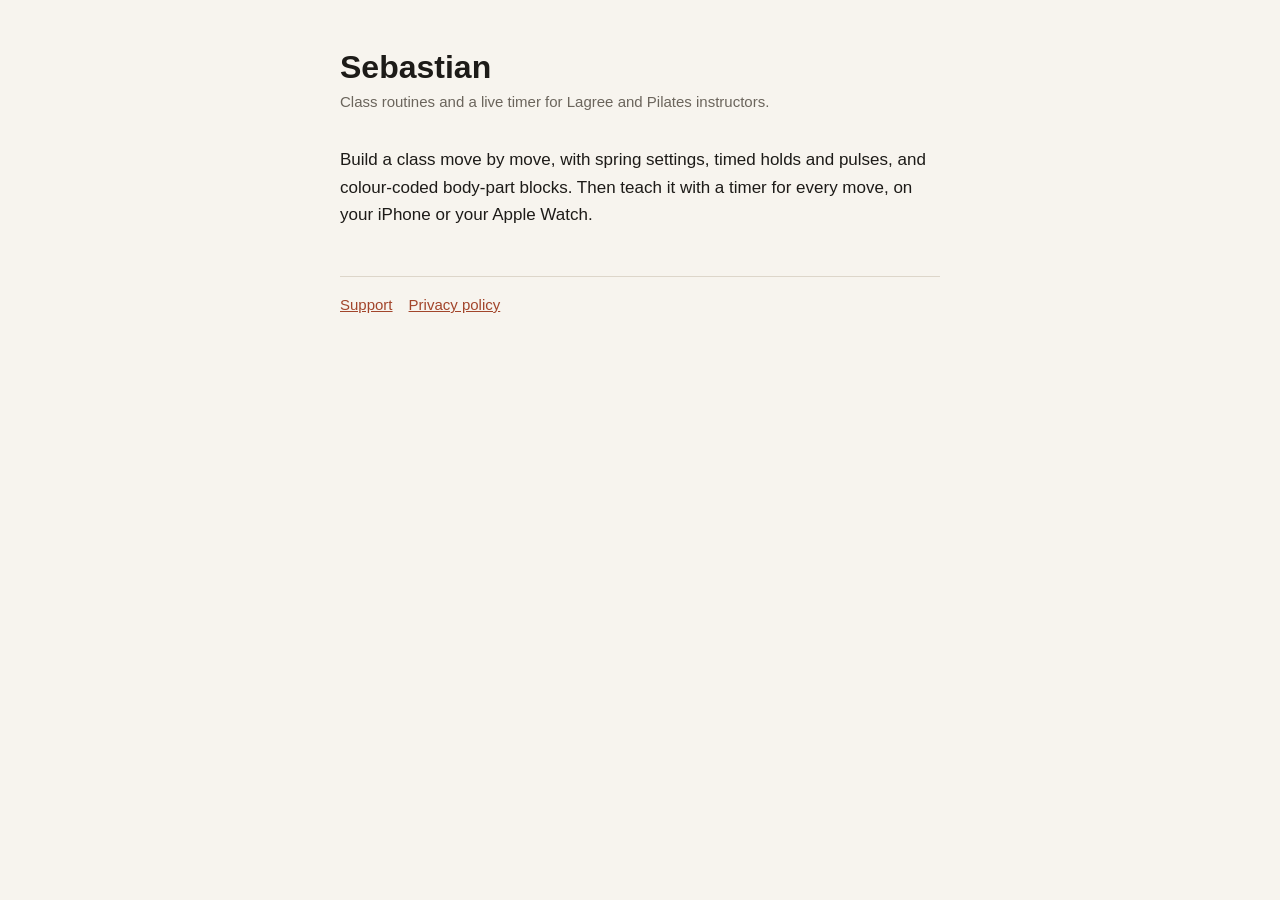
==== index.html @ 534c2f9a "Add Sebastian home, privacy policy and support pages Co-Authored-By: Claude Opus 5.5 <noreply@anthro" ====
<!doctype html>
<html lang="en"><head><meta charset="utf-8"><meta name="viewport" content="width=device-width, initial-scale=1">
<title>Sebastian</title><link rel="stylesheet" href="style.css"></head>
<body><main>
<h1>Sebastian</h1>
<p class="meta">Class routines and a live timer for Lagree and Pilates instructors.</p>
<p>Build a class move by move, with spring settings, timed holds and pulses, and colour-coded body-part blocks. Then teach it with a timer for every move, on your iPhone or your Apple Watch.</p>
<nav><a href="support/">Support</a><a href="privacy/">Privacy policy</a></nav>
</main></body></html>
---- style.css ----
:root { --bg: #f7f4ee; --ink: #1d1b18; --muted: #6b655c; --rule: #ddd6ca; --link: #a2452b; }
@media (prefers-color-scheme: dark) {
  :root { --bg: #1a1816; --ink: #f1ece4; --muted: #a59d91; --rule: #36322d; --link: #e58a6c; }
}
* { box-sizing: border-box; }
body { margin: 0; background: var(--bg); color: var(--ink);
  font: 17px/1.6 -apple-system, BlinkMacSystemFont, "Helvetica Neue", sans-serif; }
main { max-width: 640px; margin: 0 auto; padding: 48px 20px 64px; }
h1 { font-size: 32px; line-height: 1.2; margin: 0 0 4px; }
h2 { font-size: 19px; margin: 36px 0 8px; }
p, li { margin: 0 0 12px; }
.meta { color: var(--muted); font-size: 15px; margin-bottom: 32px; }
a { color: var(--link); }
nav { border-top: 1px solid var(--rule); margin-top: 48px; padding-top: 16px; font-size: 15px; color: var(--muted); }
nav a { margin-right: 16px; }
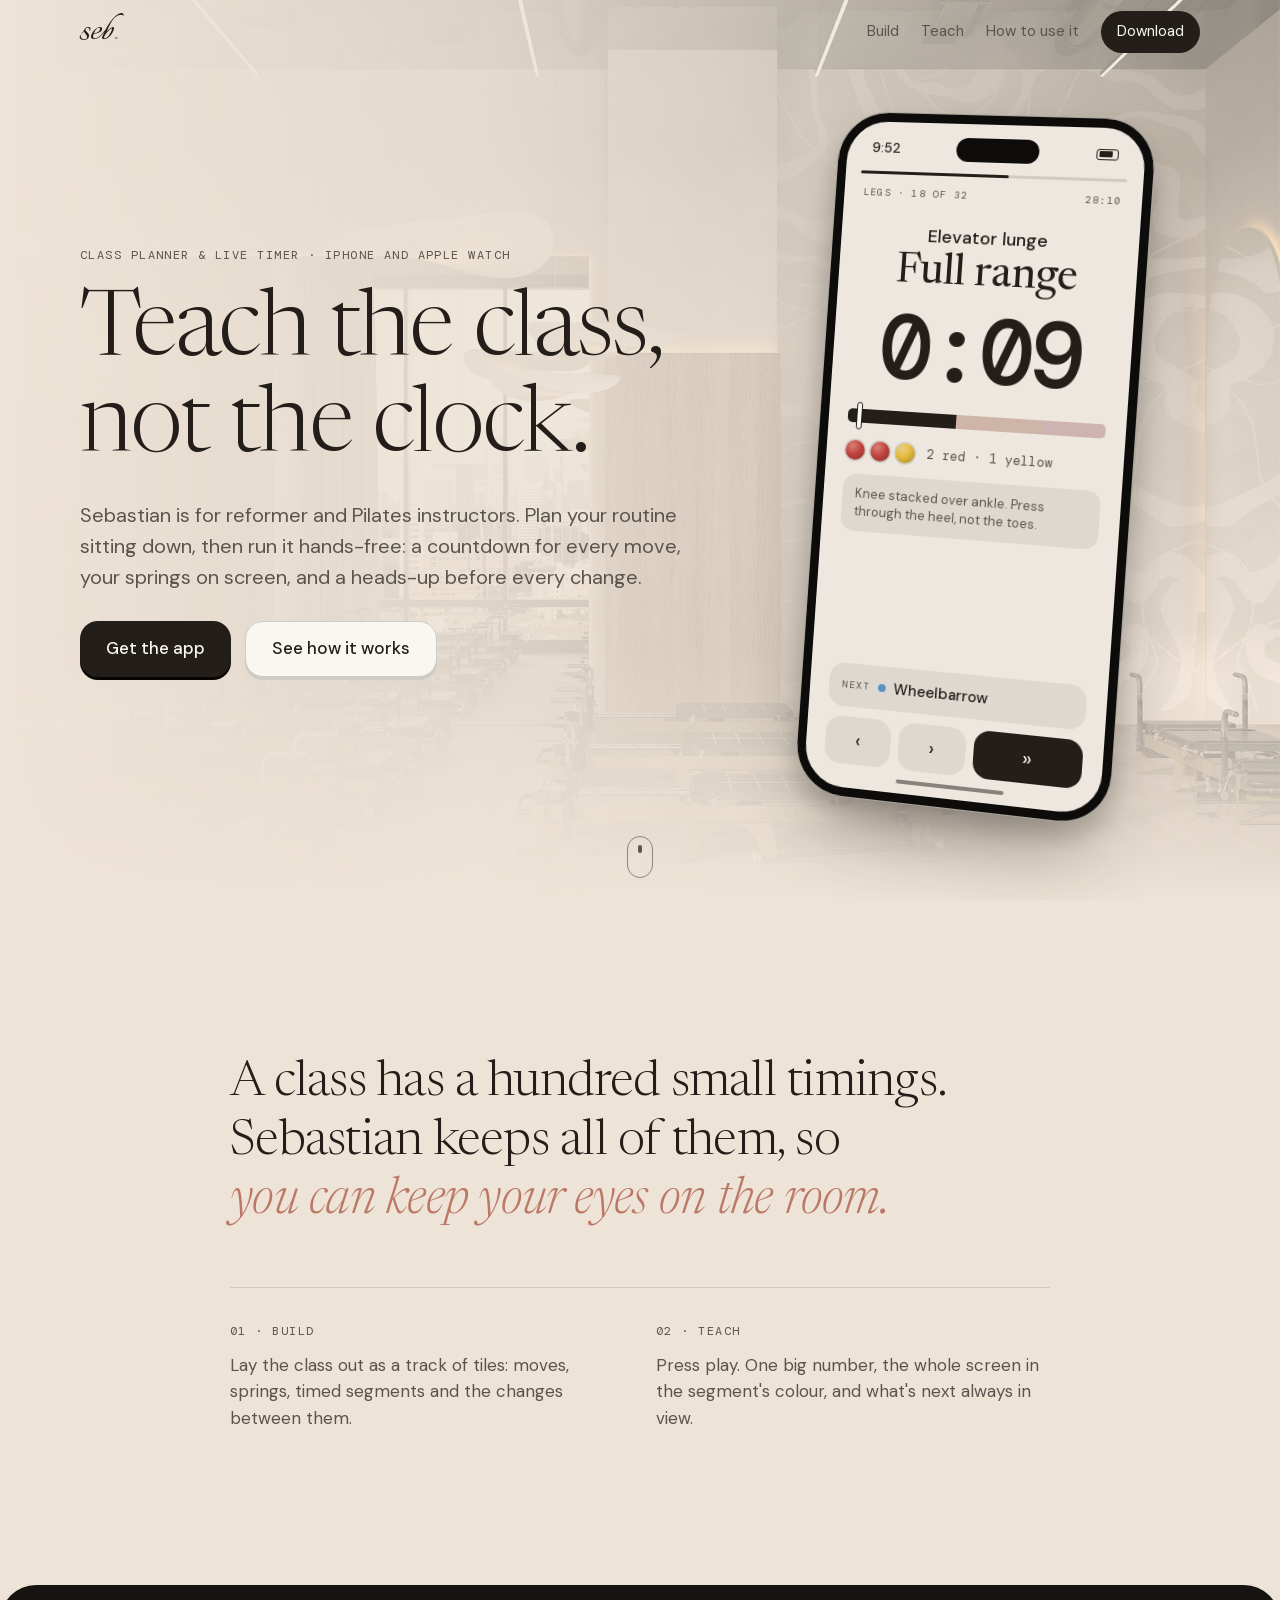
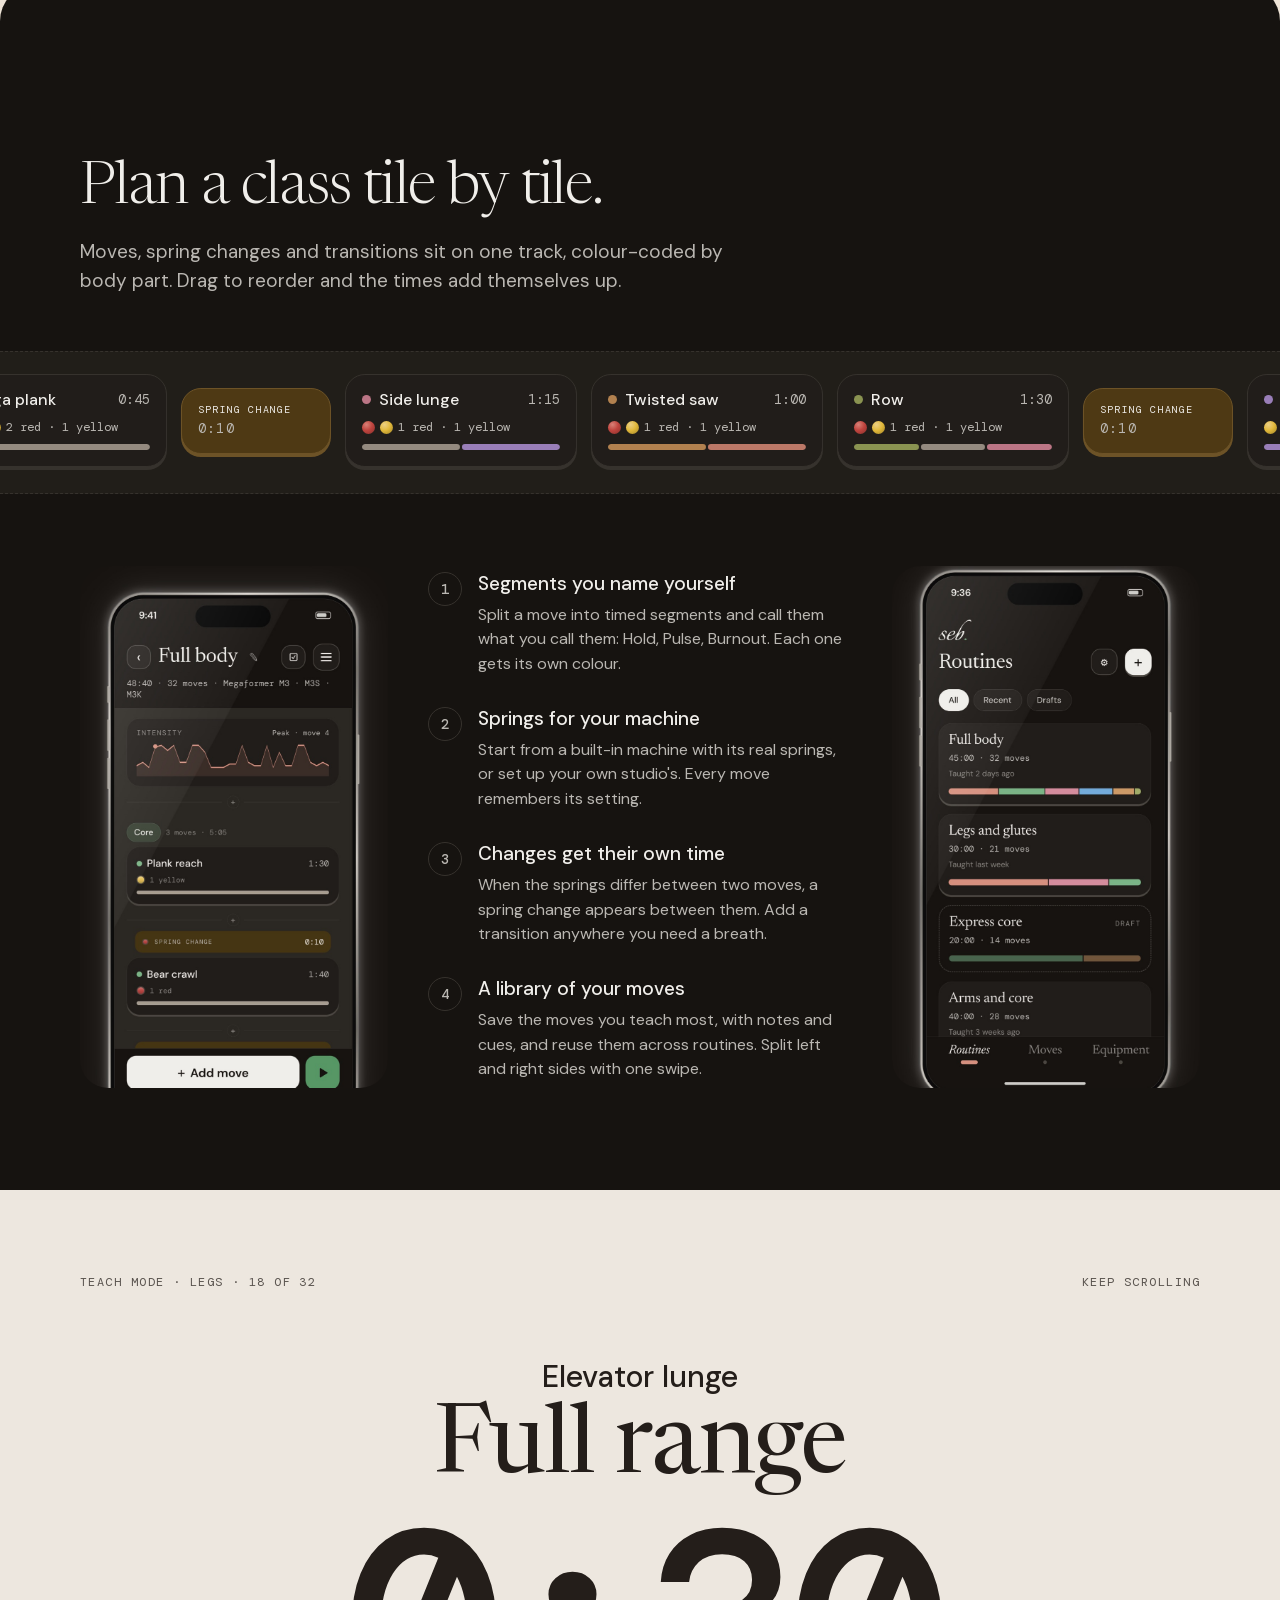
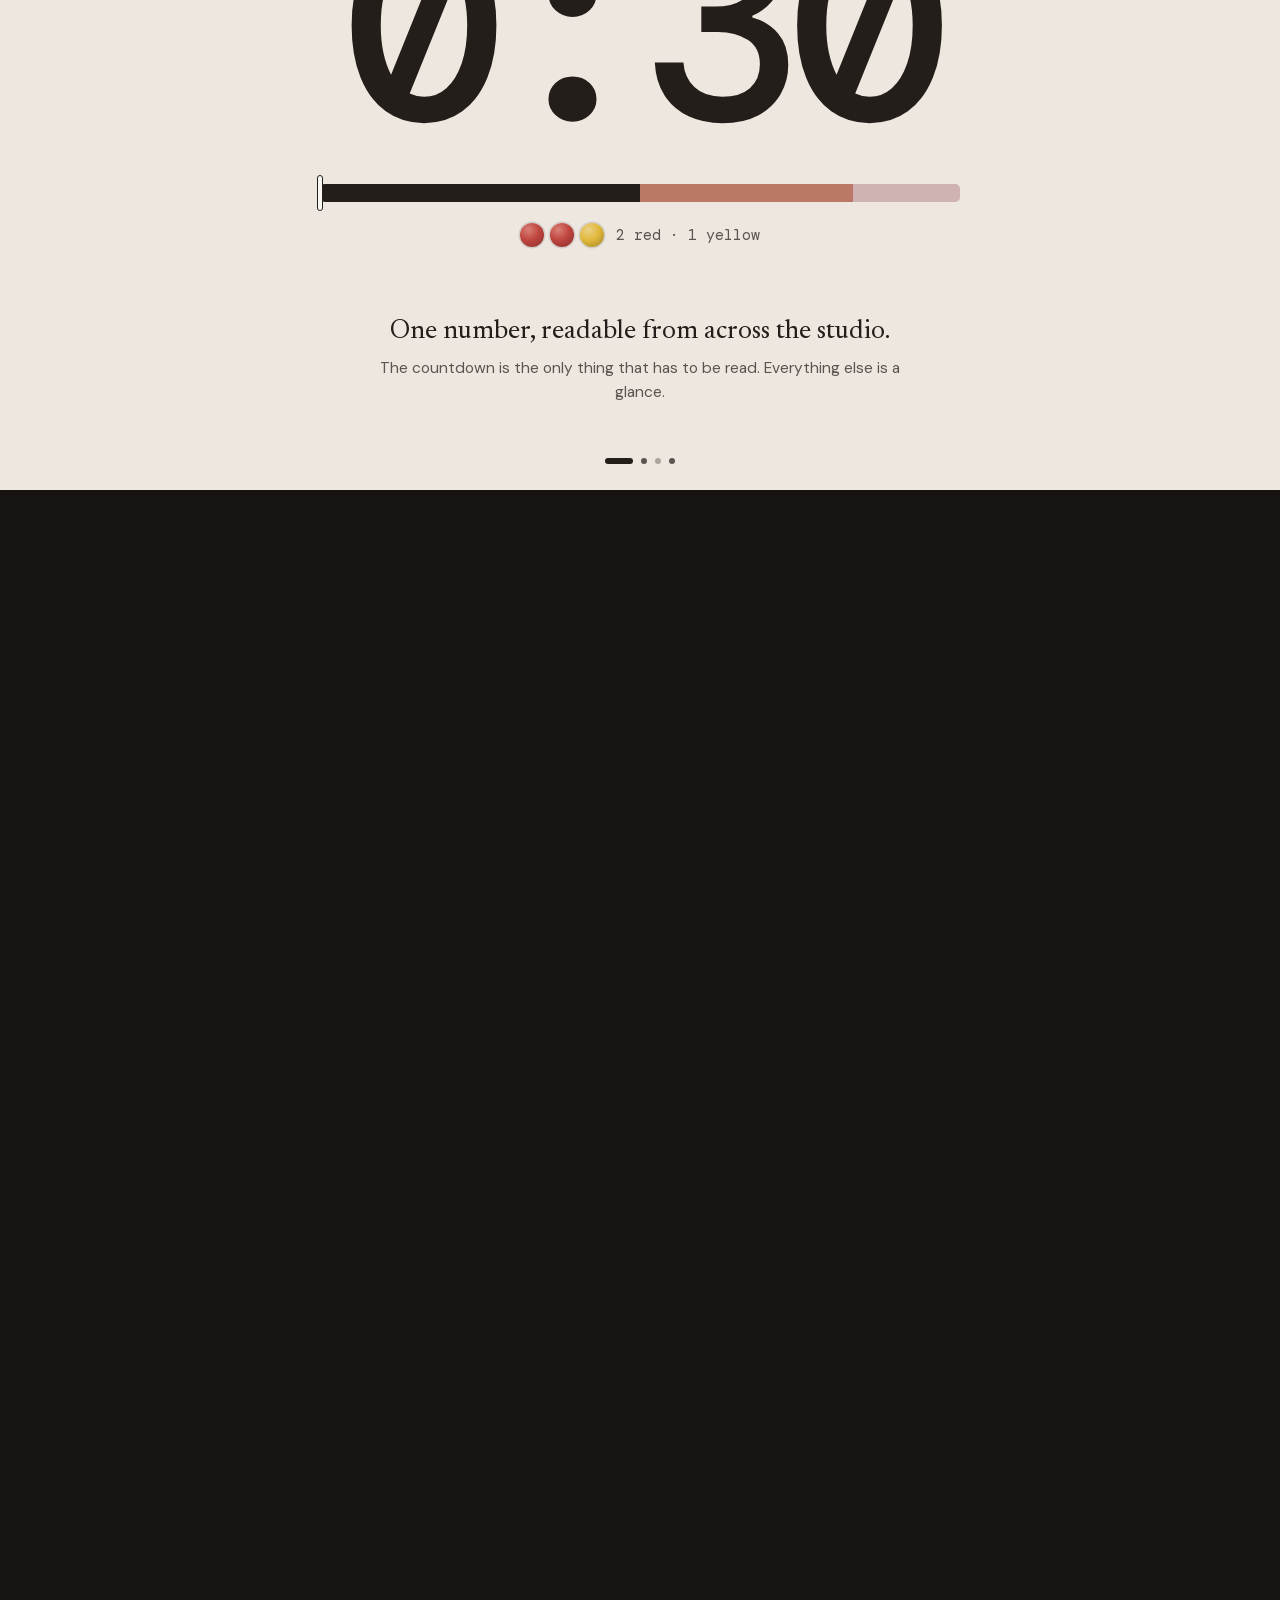
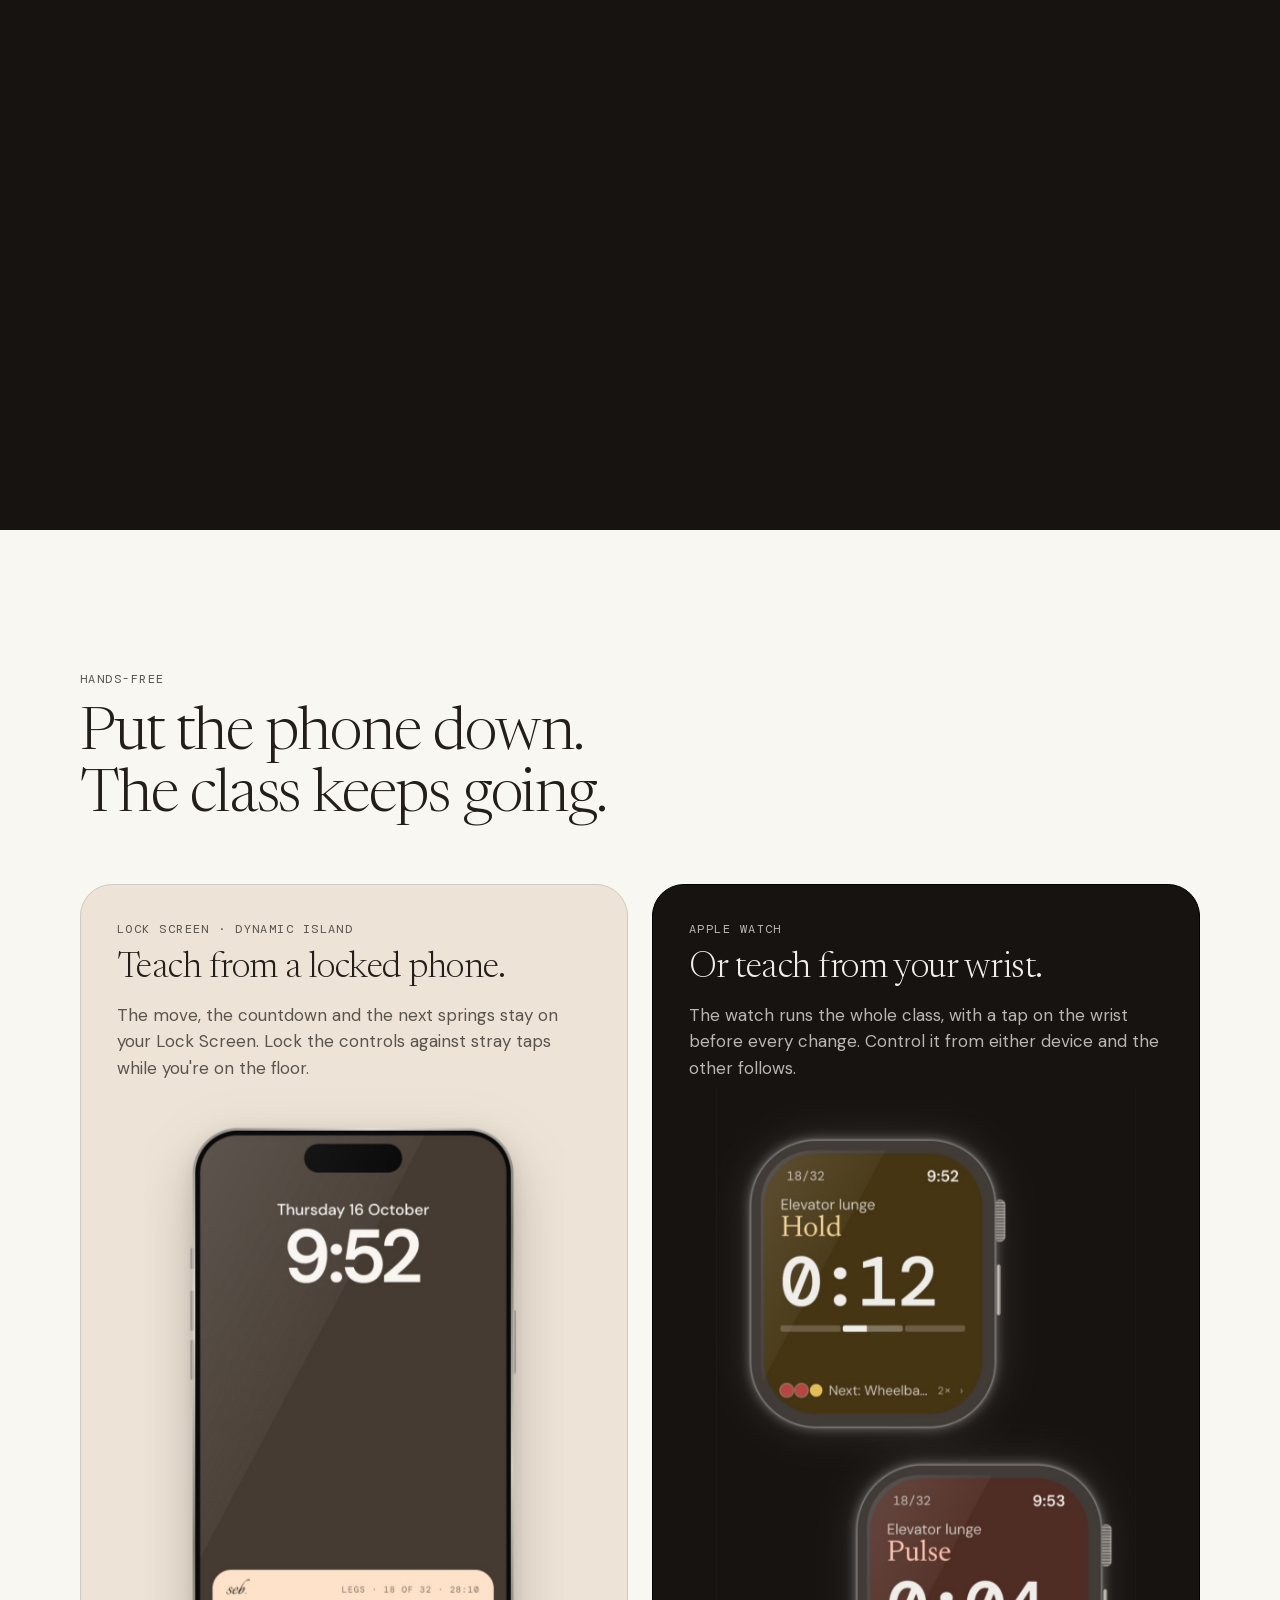
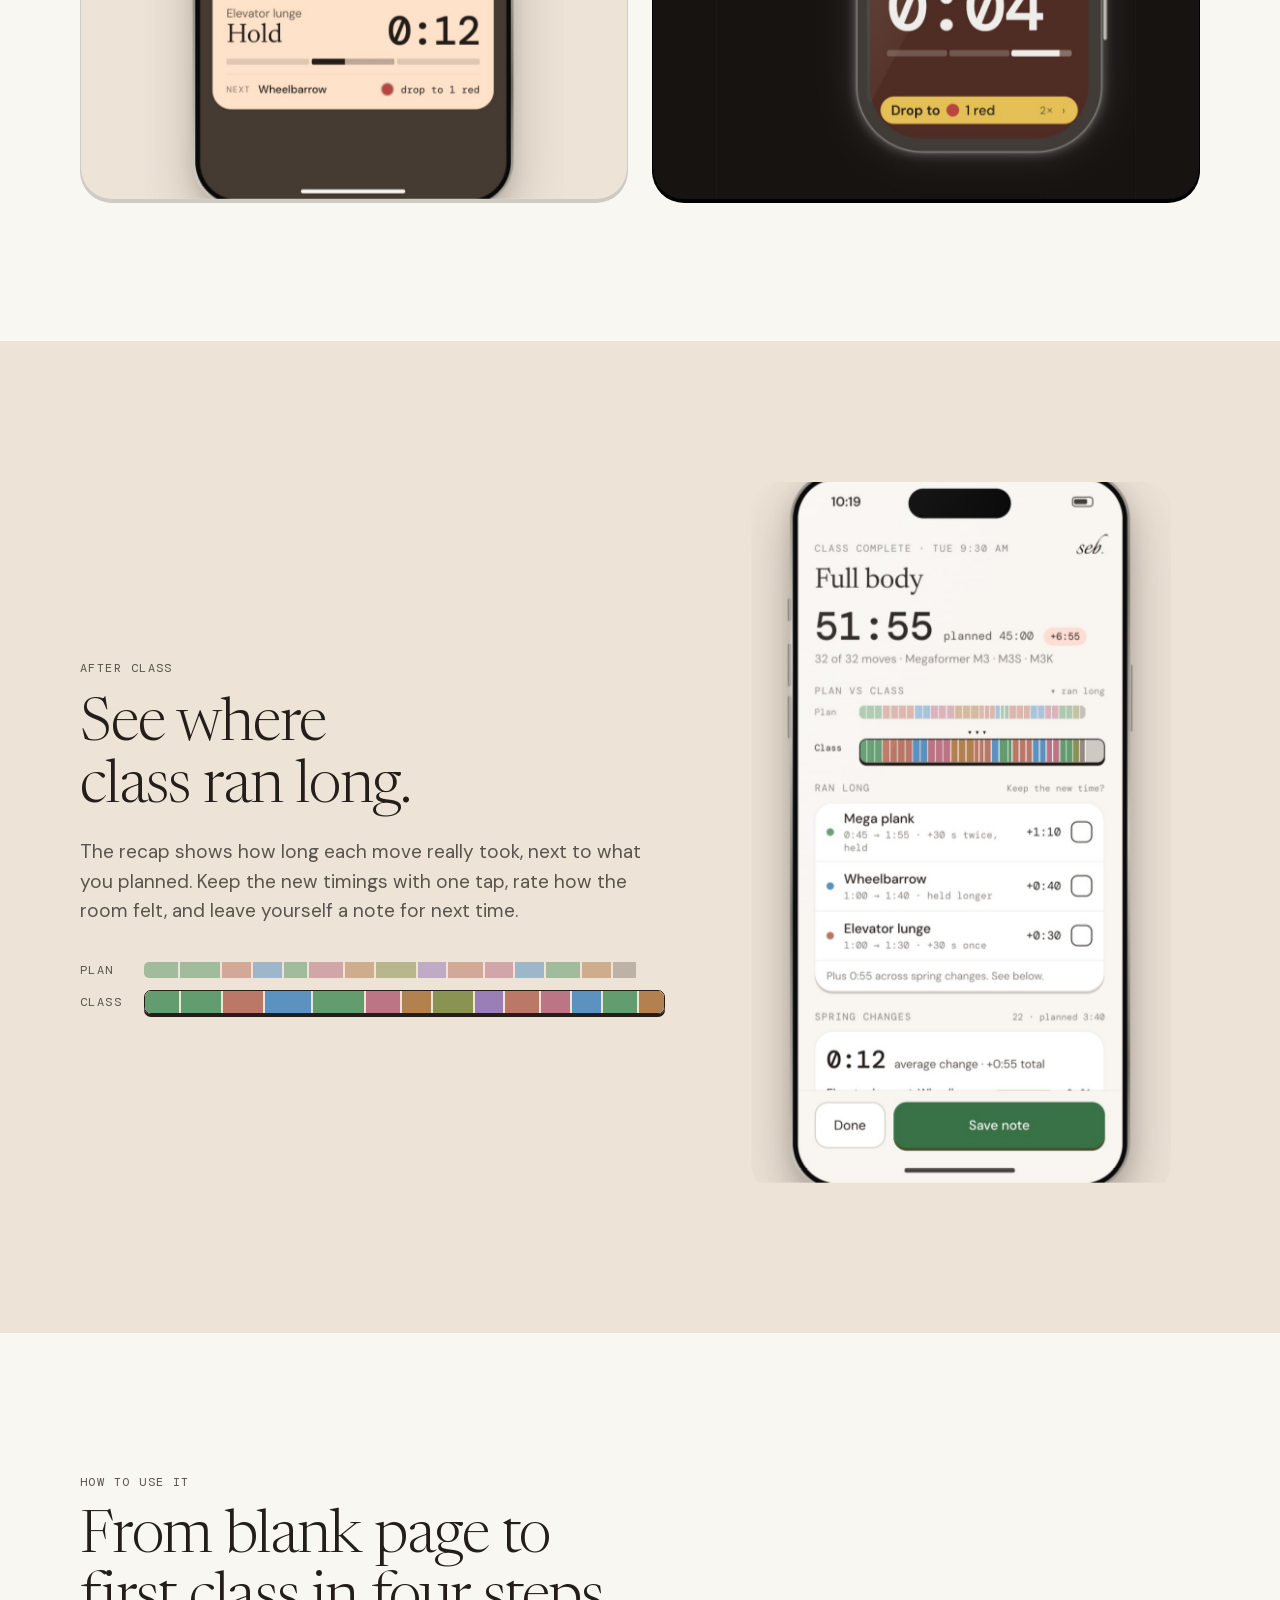
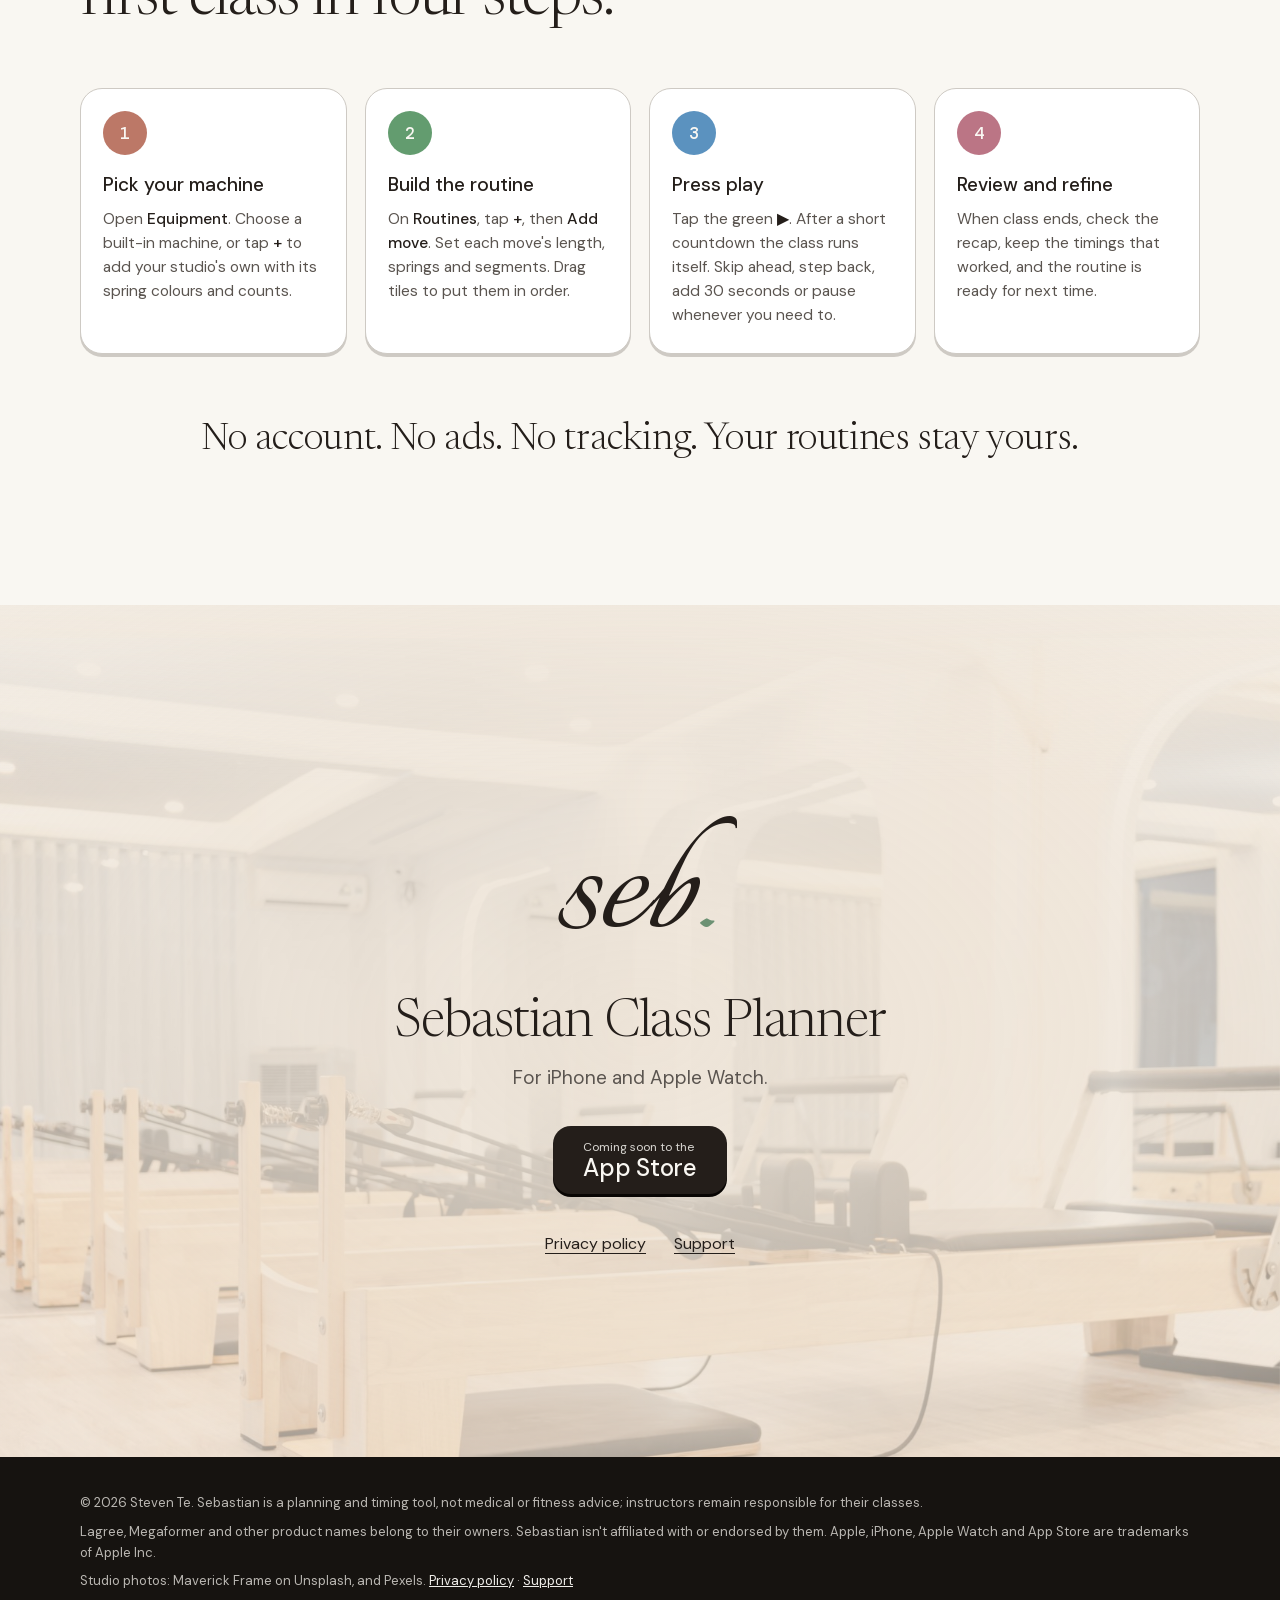
==== commit 9a127710: "Replace the home page with a scrolling tour of the app What the app is and how to use it: a live tea" ====
--- a/index.html
+++ b/index.html
@@ -1,9 +1,217 @@
 <!doctype html>
-<html lang="en"><head><meta charset="utf-8"><meta name="viewport" content="width=device-width, initial-scale=1">
-<title>Sebastian</title><link rel="stylesheet" href="style.css"></head>
-<body><main>
-<h1>Sebastian</h1>
-<p class="meta">Class routines and a live timer for Lagree and Pilates instructors.</p>
-<p>Build a class move by move, with spring settings, timed holds and pulses, and colour-coded body-part blocks. Then teach it with a timer for every move, on your iPhone or your Apple Watch.</p>
-<nav><a href="support/">Support</a><a href="privacy/">Privacy policy</a></nav>
-</main></body></html>
+<html lang="en">
+<head>
+<meta charset="utf-8">
+<meta name="viewport" content="width=device-width, initial-scale=1, viewport-fit=cover">
+<title>Sebastian Class Planner — plan your class, then teach it hands-free</title>
+<meta name="description" content="Sebastian is a class planner and live timer for reformer and Pilates instructors. Build a routine move by move, then run it from your iPhone or Apple Watch while you teach.">
+<meta name="theme-color" content="#ede3d6">
+<meta property="og:title" content="Sebastian Class Planner">
+<meta property="og:description" content="Teach the class, not the clock. A class planner and live timer for iPhone and Apple Watch.">
+<meta property="og:type" content="website">
+<link rel="icon" type="image/png" href="assets/icon-180.png">
+<link rel="apple-touch-icon" href="assets/icon-180.png">
+<link rel="preload" href="assets/fonts/Newsreader-normal-300_500.woff2" as="font" type="font/woff2" crossorigin>
+<link rel="stylesheet" href="assets/fonts.css">
+<link rel="stylesheet" href="home.css">
+</head>
+<body>
+
+<header class="top" id="top">
+  <a class="wordmark" href="#hero" aria-label="Sebastian, back to top">seb<i>.</i></a>
+  <nav>
+    <a href="#build">Build</a>
+    <a href="#teach">Teach</a>
+    <a href="#how">How to use it</a>
+    <a class="pill" href="#download">Download</a>
+  </nav>
+</header>
+
+<main>
+
+<!-- ============ HERO ============ -->
+<section class="hero" id="hero">
+  <div class="hero-photo" aria-hidden="true"></div>
+  <div class="hero-wash" aria-hidden="true"></div>
+  <div class="wrap hero-grid">
+    <div class="hero-copy">
+      <p class="meta rise" style="--d:0">Class planner &amp; live timer · iPhone and Apple Watch</p>
+      <h1 class="rise" style="--d:1">Teach the class,<br>not the clock.</h1>
+      <p class="lede rise" style="--d:2">Sebastian is for reformer and Pilates instructors. Plan your routine sitting down, then run it hands-free: a countdown for every move, your springs on screen, and a heads-up before every change.</p>
+      <div class="cta-row rise" style="--d:3">
+        <a class="btn ink" href="#download">Get the app</a>
+        <a class="btn ghost" href="#build">See how it works</a>
+      </div>
+    </div>
+
+    <!-- A live teach screen: it really counts down. -->
+    <div class="phone-stage rise" style="--d:2">
+      <div class="phone" id="heroPhone" data-tone="stone" role="img" aria-label="The app's teach screen, counting down a move">
+        <div class="ph-status"><span>9:52</span><span class="ph-island"></span><span class="ph-batt"></span></div>
+        <div class="ph-progress"><i id="hpProgress"></i></div>
+        <div class="ph-meta"><span id="hpCat">Legs · 18 of 32</span><span id="hpLeft">28:10</span></div>
+        <div class="ph-move" id="hpMove">Elevator lunge</div>
+        <div class="ph-seg" id="hpSeg">Full range</div>
+        <div class="ph-count" id="hpCount">0:09</div>
+        <div class="ph-strip" id="hpStrip"><span class="playhead" id="hpPlayhead"></span></div>
+        <div class="ph-springs" id="hpSprings"></div>
+        <div class="ph-note" id="hpNote">Knee stacked over ankle. Press through the heel, not the toes.</div>
+        <div class="ph-next"><span class="ml">Next</span><span class="dot" id="hpNextDot"></span><span id="hpNext">Wheelbarrow</span></div>
+        <div class="ph-controls"><span>‹</span><span>›</span><span class="wide">»</span></div>
+        <div class="ph-home"></div>
+      </div>
+    </div>
+  </div>
+  <a class="scroll-cue" href="#intro" aria-label="Scroll down"><span></span></a>
+</section>
+
+<!-- ============ INTRO ============ -->
+<section class="intro" id="intro">
+  <div class="wrap narrow">
+    <p class="big reveal">A class has a hundred small timings. Sebastian keeps all of them, so <em>you can keep your eyes on the room.</em></p>
+    <div class="pair">
+      <div class="reveal"><span class="meta">01 · Build</span><p>Lay the class out as a track of tiles: moves, springs, timed segments and the changes between them.</p></div>
+      <div class="reveal" style="--d:1"><span class="meta">02 · Teach</span><p>Press play. One big number, the whole screen in the segment's colour, and what's next always in view.</p></div>
+    </div>
+  </div>
+</section>
+
+<!-- ============ BUILD ============ -->
+<section class="build dark" id="build">
+  <div class="wrap">
+    <div class="sec-head">
+      <span class="meta reveal">Build mode</span>
+      <h2 class="reveal" style="--d:1">Plan a class tile by tile.</h2>
+      <p class="reveal" style="--d:2">Moves, spring changes and transitions sit on one track, colour-coded by body part. Drag to reorder and the times add themselves up.</p>
+    </div>
+  </div>
+
+  <!-- A track of tiles that slides as you scroll. -->
+  <div class="track-window" aria-hidden="true"><div class="track" id="track"></div></div>
+
+  <div class="wrap build-grid">
+    <figure class="shot dark-shot reveal" data-parallax="0.06">
+      <img src="assets/shot-build.jpg" alt="A routine's timeline: an intensity chart, then move tiles with spring settings and a spring change between them." loading="lazy">
+    </figure>
+    <ul class="features">
+      <li class="reveal"><span class="num">1</span><div><h3>Segments you name yourself</h3><p>Split a move into timed segments and call them what you call them: Hold, Pulse, Burnout. Each one gets its own colour.</p></div></li>
+      <li class="reveal"><span class="num">2</span><div><h3>Springs for your machine</h3><p>Start from a built-in machine with its real springs, or set up your own studio's. Every move remembers its setting.</p></div></li>
+      <li class="reveal"><span class="num">3</span><div><h3>Changes get their own time</h3><p>When the springs differ between two moves, a spring change appears between them. Add a transition anywhere you need a breath.</p></div></li>
+      <li class="reveal"><span class="num">4</span><div><h3>A library of your moves</h3><p>Save the moves you teach most, with notes and cues, and reuse them across routines. Split left and right sides with one swipe.</p></div></li>
+    </ul>
+    <figure class="shot dark-shot reveal" data-parallax="-0.05">
+      <img src="assets/shot-routines.jpg" alt="The Routines list. Each routine card has a bar showing its mix of body parts." loading="lazy">
+    </figure>
+  </div>
+</section>
+
+<!-- ============ TEACH (scroll-driven) ============ -->
+<section class="teach" id="teach" aria-label="Teach mode">
+  <div class="teach-stage" id="teachStage" data-tone="stone">
+    <div class="teach-top">
+      <span class="meta" id="tsMeta">Teach mode · Legs · 18 of 32</span>
+      <span class="meta" id="tsHint">Keep scrolling</span>
+    </div>
+    <div class="teach-center">
+      <div class="ts-move" id="tsMove">Elevator lunge</div>
+      <div class="ts-seg" id="tsSeg">Full range</div>
+      <div class="ts-count" id="tsCount">0:30</div>
+      <div class="ts-strip" id="tsStrip"><span class="playhead" id="tsPlayhead"></span></div>
+      <div class="ts-springs" id="tsSprings"></div>
+    </div>
+    <div class="teach-captions" id="tsCaptions">
+      <div class="cap on"><h3>One number, readable from across the studio.</h3><p>The countdown is the only thing that has to be read. Everything else is a glance.</p></div>
+      <div class="cap"><h3>The whole screen takes the segment's colour.</h3><p>Hold turns the room clay. You know where you are without reading a word.</p></div>
+      <div class="cap"><h3>Tones and taps on the last 3, 2, 1.</h3><p>Short cues mark each change. They play over your music without stopping it.</p></div>
+      <div class="cap"><h3>Spring changes are never skipped.</h3><p>The class waits at the boundary and shows the new setting until the springs are set.</p></div>
+    </div>
+    <div class="teach-dots" id="tsDots" aria-hidden="true"><i class="on"></i><i></i><i></i><i></i></div>
+  </div>
+</section>
+
+<!-- ============ EVERYWHERE ============ -->
+<section class="everywhere" id="everywhere">
+  <div class="wrap">
+    <div class="sec-head">
+      <span class="meta reveal">Hands-free</span>
+      <h2 class="reveal" style="--d:1">Put the phone down. The class keeps going.</h2>
+    </div>
+    <div class="duo">
+      <article class="card light-card reveal">
+        <div class="card-copy"><span class="meta">Lock Screen · Dynamic Island</span><h3>Teach from a locked phone.</h3><p>The move, the countdown and the next springs stay on your Lock Screen. Lock the controls against stray taps while you're on the floor.</p></div>
+        <figure class="shot"><img src="assets/shot-lock-screen.jpg" alt="An iPhone Lock Screen showing the current move, its countdown and the next spring setting." loading="lazy"></figure>
+      </article>
+      <article class="card dark-card reveal" style="--d:1">
+        <div class="card-copy"><span class="meta">Apple Watch</span><h3>Or teach from your wrist.</h3><p>The watch runs the whole class, with a tap on the wrist before every change. Control it from either device and the other follows.</p></div>
+        <figure class="shot"><img src="assets/shot-apple-watch.jpg" alt="Two Apple Watch screens showing a segment, its countdown and the next spring change." loading="lazy"></figure>
+      </article>
+    </div>
+  </div>
+</section>
+
+<!-- ============ RECAP ============ -->
+<section class="recap" id="recap">
+  <div class="wrap recap-grid">
+    <div class="recap-copy">
+      <span class="meta reveal">After class</span>
+      <h2 class="reveal" style="--d:1">See where class ran long.</h2>
+      <p class="reveal" style="--d:2">The recap shows how long each move really took, next to what you planned. Keep the new timings with one tap, rate how the room felt, and leave yourself a note for next time.</p>
+      <div class="bars reveal" style="--d:3" aria-hidden="true">
+        <div class="bar-row"><span class="meta">Plan</span><div class="bar" id="barPlan"></div></div>
+        <div class="bar-row"><span class="meta">Class</span><div class="bar strong" id="barClass"></div></div>
+      </div>
+    </div>
+    <figure class="shot reveal" data-parallax="0.05"><img src="assets/shot-recap.jpg" alt="The class recap: total time against the plan, and the moves that ran long." loading="lazy"></figure>
+  </div>
+</section>
+
+<!-- ============ HOW TO USE ============ -->
+<section class="how" id="how">
+  <div class="wrap">
+    <div class="sec-head">
+      <span class="meta reveal">How to use it</span>
+      <h2 class="reveal" style="--d:1">From blank page to first class in four steps.</h2>
+    </div>
+    <ol class="steps">
+      <li class="step reveal"><span class="step-n">1</span><h3>Pick your machine</h3><p>Open <b>Equipment</b>. Choose a built-in machine, or tap <b>+</b> to add your studio's own with its spring colours and counts.</p></li>
+      <li class="step reveal" style="--d:1"><span class="step-n">2</span><h3>Build the routine</h3><p>On <b>Routines</b>, tap <b>+</b>, then <b>Add move</b>. Set each move's length, springs and segments. Drag tiles to put them in order.</p></li>
+      <li class="step reveal" style="--d:2"><span class="step-n">3</span><h3>Press play</h3><p>Tap the green <b>▶</b>. After a short countdown the class runs itself. Skip ahead, step back, add 30 seconds or pause whenever you need to.</p></li>
+      <li class="step reveal" style="--d:3"><span class="step-n">4</span><h3>Review and refine</h3><p>When class ends, check the recap, keep the timings that worked, and the routine is ready for next time.</p></li>
+    </ol>
+    <p class="promise reveal">No account. No ads. No tracking. Your routines stay yours.</p>
+  </div>
+</section>
+
+<!-- ============ DOWNLOAD ============ -->
+<section class="download" id="download">
+  <div class="dl-photo" aria-hidden="true"></div>
+  <div class="dl-wash" aria-hidden="true"></div>
+  <div class="wrap dl-inner">
+    <span class="wordmark xl reveal">seb<i>.</i></span>
+    <h2 class="reveal" style="--d:1">Sebastian Class Planner</h2>
+    <p class="reveal" style="--d:2">For iPhone and Apple Watch.</p>
+    <!-- The App Store link is set once, in home.js (APP_STORE_URL). -->
+    <a class="btn store reveal" style="--d:3" id="storeButton" href="#download" aria-disabled="true">
+      <span class="store-small" id="storeSmall">Coming soon to the</span>
+      <span class="store-big">App Store</span>
+    </a>
+    <nav class="dl-links reveal" style="--d:4" aria-label="Privacy and support">
+      <a href="privacy/">Privacy policy</a>
+      <a href="support/">Support</a>
+    </nav>
+  </div>
+</section>
+
+</main>
+
+<footer class="foot">
+  <div class="wrap">
+    <p>© 2026 Steven Te. Sebastian is a planning and timing tool, not medical or fitness advice; instructors remain responsible for their classes.</p>
+    <p>Lagree, Megaformer and other product names belong to their owners. Sebastian isn't affiliated with or endorsed by them. Apple, iPhone, Apple Watch and App Store are trademarks of Apple Inc.</p>
+    <p>Studio photos: Maverick Frame on Unsplash, and Pexels. <a href="privacy/">Privacy policy</a> · <a href="support/">Support</a></p>
+  </div>
+</footer>
+
+<script src="home.js" defer></script>
+</body>
+</html>
--- a/assets/fonts.css
+++ b/assets/fonts.css
@@ -0,0 +1,56 @@
+@font-face {
+  font-family: 'DM Mono';
+  font-style: normal;
+  font-weight: 400;
+  font-display: swap;
+  src: url(fonts/DMMono-normal-400.woff2) format('woff2');
+  unicode-range: U+0000-00FF, U+0131, U+0152-0153, U+02BB-02BC, U+02C6, U+02DA, U+02DC, U+0304, U+0308, U+0329, U+2000-206F, U+20AC, U+2122, U+2191, U+2193, U+2212, U+2215, U+FEFF, U+FFFD;
+}
+@font-face {
+  font-family: 'DM Mono';
+  font-style: normal;
+  font-weight: 500;
+  font-display: swap;
+  src: url(fonts/DMMono-normal-500.woff2) format('woff2');
+  unicode-range: U+0000-00FF, U+0131, U+0152-0153, U+02BB-02BC, U+02C6, U+02DA, U+02DC, U+0304, U+0308, U+0329, U+2000-206F, U+20AC, U+2122, U+2191, U+2193, U+2212, U+2215, U+FEFF, U+FFFD;
+}
+@font-face {
+  font-family: 'DM Sans';
+  font-style: normal;
+  font-weight: 400;
+  font-display: swap;
+  src: url(fonts/DMSans-normal-400.woff2) format('woff2');
+  unicode-range: U+0000-00FF, U+0131, U+0152-0153, U+02BB-02BC, U+02C6, U+02DA, U+02DC, U+0304, U+0308, U+0329, U+2000-206F, U+20AC, U+2122, U+2191, U+2193, U+2212, U+2215, U+FEFF, U+FFFD;
+}
+@font-face {
+  font-family: 'DM Sans';
+  font-style: normal;
+  font-weight: 500;
+  font-display: swap;
+  src: url(fonts/DMSans-normal-500.woff2) format('woff2');
+  unicode-range: U+0000-00FF, U+0131, U+0152-0153, U+02BB-02BC, U+02C6, U+02DA, U+02DC, U+0304, U+0308, U+0329, U+2000-206F, U+20AC, U+2122, U+2191, U+2193, U+2212, U+2215, U+FEFF, U+FFFD;
+}
+@font-face {
+  font-family: 'Italianno';
+  font-style: normal;
+  font-weight: 400;
+  font-display: swap;
+  src: url(fonts/Italianno-normal-400.woff2) format('woff2');
+  unicode-range: U+0000-00FF, U+0131, U+0152-0153, U+02BB-02BC, U+02C6, U+02DA, U+02DC, U+0304, U+0308, U+0329, U+2000-206F, U+20AC, U+2122, U+2191, U+2193, U+2212, U+2215, U+FEFF, U+FFFD;
+}
+@font-face {
+  font-family: 'Newsreader';
+  font-style: italic;
+  font-weight: 300 500;
+  font-display: swap;
+  src: url(fonts/Newsreader-italic-300_500.woff2) format('woff2');
+  unicode-range: U+0000-00FF, U+0131, U+0152-0153, U+02BB-02BC, U+02C6, U+02DA, U+02DC, U+0304, U+0308, U+0329, U+2000-206F, U+20AC, U+2122, U+2191, U+2193, U+2212, U+2215, U+FEFF, U+FFFD;
+}
+@font-face {
+  font-family: 'Newsreader';
+  font-style: normal;
+  font-weight: 300 500;
+  font-display: swap;
+  src: url(fonts/Newsreader-normal-300_500.woff2) format('woff2');
+  unicode-range: U+0000-00FF, U+0131, U+0152-0153, U+02BB-02BC, U+02C6, U+02DA, U+02DC, U+0304, U+0308, U+0329, U+2000-206F, U+20AC, U+2122, U+2191, U+2193, U+2212, U+2215, U+FEFF, U+FFFD;
+}
--- a/home.css
+++ b/home.css
@@ -0,0 +1,297 @@
+/* Sebastian home page. Tokens follow the app's DESIGN.md (oklch values). */
+:root {
+  --oat: #ede3d6;                       /* the screenshots' ground, so they blend in */
+  --bg: oklch(0.975 0.006 85);
+  --surface: oklch(1 0 0);
+  --sunk: oklch(0.955 0.008 80);
+  --ink: oklch(0.24 0.012 60);
+  --ink2: oklch(0.45 0.012 60);
+  --ink3: oklch(0.62 0.010 60);
+  --line: oklch(0.90 0.008 75);
+  --line2: oklch(0.84 0.010 75);
+  --espresso: #161310;                  /* the dark screenshots' ground */
+  --d-surface: oklch(0.235 0.009 70);
+  --d-ink: oklch(0.95 0.006 85);
+  --d-ink2: oklch(0.78 0.008 80);
+  --d-line: oklch(0.32 0.010 70);
+  --go: oklch(0.50 0.09 150);
+  --navy: oklch(0.33 0.05 265);
+
+  /* category / segment tones: band fill and teach tint */
+  --clay: oklch(0.64 0.09 35);   --clay-t: oklch(0.93 0.045 35);
+  --sage: oklch(0.64 0.09 150);  --sage-t: oklch(0.93 0.045 150);
+  --denim: oklch(0.64 0.09 245); --denim-t: oklch(0.93 0.045 245);
+  --rose: oklch(0.64 0.09 5);    --rose-t: oklch(0.93 0.045 5);
+  --ochre: oklch(0.64 0.09 65);  --ochre-t: oklch(0.93 0.045 65);
+  --olive: oklch(0.64 0.09 115);
+  --mauve: oklch(0.64 0.09 305);
+  --stone: oklch(0.64 0.02 70);  --stone-t: oklch(0.93 0.012 70);
+  --sp-red: #c0453f; --sp-yellow: #e2b93b;
+
+  --serif: "Newsreader", "New York", Georgia, serif;
+  --sans: "DM Sans", -apple-system, BlinkMacSystemFont, "Helvetica Neue", sans-serif;
+  --mono: "DM Mono", ui-monospace, "SF Mono", Menlo, monospace;
+  --script: "Italianno", cursive;
+  --ease: cubic-bezier(.2,.7,.2,1);
+}
+
+* { box-sizing: border-box; }
+html { scroll-behavior: smooth; -webkit-text-size-adjust: 100%; }
+body { margin: 0; background: var(--oat); color: var(--ink); font: 17px/1.55 var(--sans); -webkit-font-smoothing: antialiased; overflow-x: clip; }
+img { display: block; max-width: 100%; }
+a { color: inherit; }
+h1, h2, h3, p, figure, ol, ul { margin: 0; padding: 0; }
+ol, ul { list-style: none; }
+
+.wrap { width: min(1120px, 100% - 40px); margin-inline: auto; }
+.wrap.narrow { width: min(820px, 100% - 40px); }
+.meta { font: 400 12px/1.4 var(--mono); letter-spacing: .12em; text-transform: uppercase; color: var(--ink2); }
+.dark .meta, .dark-card .meta { color: var(--d-ink2); }
+h1, h2 { font-family: var(--serif); font-weight: 300; letter-spacing: -.02em; line-height: 1.04; text-wrap: balance; }
+h1 { font-size: clamp(44px, 7.4vw, 92px); }
+h2 { font-size: clamp(34px, 5vw, 60px); }
+h3 { font: 500 19px/1.3 var(--sans); }
+
+.wordmark { font: 400 44px/1 var(--script); text-decoration: none; color: var(--ink); }
+.wordmark i { font-style: normal; color: oklch(0.62 0.06 150); }
+.wordmark.xl { font-size: clamp(110px, 18vw, 180px); display: block; }
+
+/* ---------- buttons: the app's 3 pt hard offset ---------- */
+.btn { display: inline-flex; align-items: center; justify-content: center; min-height: 56px; padding: 0 26px; border-radius: 18px; font: 500 17px/1 var(--sans); text-decoration: none; transition: transform .12s var(--ease), box-shadow .12s var(--ease); }
+.btn.ink { background: var(--ink); color: var(--bg); box-shadow: 0 3px 0 oklch(0.12 0.01 60); }
+.btn.ghost { background: var(--bg); color: var(--ink); border: 1.5px solid var(--line2); box-shadow: 0 3px 0 var(--line2); }
+.btn:hover { transform: translateY(-1px); }
+.btn:active { transform: translateY(2px); box-shadow: 0 1px 0 var(--line2); }
+.btn.ink:active { box-shadow: 0 1px 0 oklch(0.12 0.01 60); }
+a:focus-visible { outline: 2px solid var(--ink); outline-offset: 3px; border-radius: 6px; }
+
+/* ---------- header ---------- */
+.top { position: fixed; inset: 0 0 auto 0; z-index: 50; display: flex; align-items: center; justify-content: space-between; padding: 10px max(20px, calc((100% - 1120px) / 2)); transition: background .3s, box-shadow .3s, color .3s; }
+.top.scrolled { background: color-mix(in oklab, var(--oat) 86%, transparent); backdrop-filter: blur(14px); -webkit-backdrop-filter: blur(14px); box-shadow: 0 1px 0 var(--line2); }
+.top nav { display: flex; align-items: center; gap: 22px; font-size: 15px; }
+.top nav a { text-decoration: none; color: var(--ink2); }
+.top nav a:hover { color: var(--ink); }
+.top nav .pill { color: var(--bg); background: var(--ink); padding: 9px 16px; border-radius: 999px; }
+@media (max-width: 640px) { .top nav a:not(.pill) { display: none; } }
+
+/* ---------- hero ---------- */
+.hero { position: relative; min-height: 100svh; display: flex; align-items: center; padding: 96px 0 72px; overflow: clip; }
+.hero-photo, .dl-photo { position: absolute; inset: -6% 0; background: center / cover no-repeat; will-change: transform; }
+.hero-photo { background-image: url(assets/hero-studio.jpg); }
+.hero-wash { position: absolute; inset: 0; background:
+  linear-gradient(90deg, var(--oat) 0%, color-mix(in oklab, var(--oat) 92%, transparent) 38%, color-mix(in oklab, var(--oat) 55%, transparent) 100%),
+  linear-gradient(0deg, var(--oat) 0%, transparent 28%); }
+.hero-grid { position: relative; display: grid; grid-template-columns: minmax(0, 1.15fr) minmax(0, .85fr); gap: 48px; align-items: center; }
+.hero-copy { display: flex; flex-direction: column; gap: 22px; }
+.lede { font-size: clamp(17px, 1.6vw, 20px); color: var(--ink2); max-width: 34em; }
+.cta-row { display: flex; flex-wrap: wrap; gap: 14px; margin-top: 6px; }
+
+.rise { opacity: 0; transform: translateY(22px); animation: rise .9s var(--ease) forwards; animation-delay: calc(var(--d, 0) * 110ms + 80ms); }
+@keyframes rise { to { opacity: 1; transform: none; } }
+
+.scroll-cue { position: absolute; left: 50%; bottom: 22px; width: 26px; height: 42px; margin-left: -13px; border: 1.5px solid var(--ink3); border-radius: 999px; }
+.scroll-cue span { position: absolute; left: 50%; top: 8px; width: 4px; height: 8px; margin-left: -2px; border-radius: 4px; background: var(--ink2); animation: cue 1.8s var(--ease) infinite; }
+@keyframes cue { 0% { transform: translateY(0); opacity: 0; } 30% { opacity: 1; } 100% { transform: translateY(16px); opacity: 0; } }
+
+/* ---------- the live phone ---------- */
+.phone-stage { display: flex; justify-content: center; perspective: 1400px; }
+.phone { --tint: var(--stone-t); --band: var(--stone);
+  position: relative; width: min(320px, 74vw); aspect-ratio: 393 / 852; border-radius: 50px; border: 9px solid #0d0c0b; outline: 1.5px solid #a9a39a; background: var(--tint); color: var(--ink);
+  box-shadow: 0 40px 80px -20px oklch(0.24 0.012 60 / .45), 0 12px 24px oklch(0.24 0.012 60 / .18);
+  display: flex; flex-direction: column; padding: 0 20px 10px; overflow: hidden; transform: rotate(4deg) rotateY(-10deg); transition: background .24s linear, transform .2s linear; }
+.phone[data-tone="clay"] { --tint: var(--clay-t); --band: var(--clay); }
+.phone[data-tone="rose"] { --tint: var(--rose-t); --band: var(--rose); }
+.phone[data-tone="sage"] { --tint: var(--sage-t); --band: var(--sage); }
+.phone[data-tone="denim"] { --tint: var(--denim-t); --band: var(--denim); }
+.phone[data-tone="ochre"] { --tint: var(--ochre-t); --band: var(--ochre); }
+.ph-status { height: 46px; flex: none; display: flex; align-items: center; justify-content: space-between; font: 500 14px var(--sans); padding: 6px 6px 0; }
+.ph-island { width: 84px; height: 24px; border-radius: 999px; background: #0d0c0b; }
+.ph-batt { width: 22px; height: 11px; border-radius: 3px; border: 1.5px solid var(--ink); position: relative; }
+.ph-batt::after { content: ""; position: absolute; inset: 1.5px; right: 5px; background: var(--ink); border-radius: 1px; }
+.ph-progress { height: 3px; background: oklch(0.24 0.012 60 / .14); border-radius: 3px; margin: 4px -4px 0; }
+.ph-progress i { display: block; height: 100%; width: 56%; background: var(--ink); border-radius: 3px; transition: width 1s linear; }
+.ph-meta { display: flex; justify-content: space-between; font: 400 10px var(--mono); letter-spacing: .12em; text-transform: uppercase; color: var(--ink2); margin-top: 12px; }
+.ph-move { text-align: center; font: 500 18px/1.2 var(--sans); margin-top: 26px; }
+.ph-seg { text-align: center; font: 400 44px/1.05 var(--serif); letter-spacing: -.01em; margin-top: 2px; animation: breathe 2.4s ease-in-out infinite; }
+@keyframes breathe { 0%, 100% { transform: scale(1); opacity: .9; } 50% { transform: scale(1.03); opacity: 1; } }
+.ph-count { text-align: center; font: 500 92px/1 var(--mono); letter-spacing: -.04em; font-variant-numeric: tabular-nums; margin-top: 8px; }
+.ph-strip, .ts-strip { position: relative; display: flex; gap: 0; height: 14px; border-radius: 5px; margin-top: 18px; background: oklch(0.24 0.012 60 / .1); }
+.ph-strip b, .ts-strip b { display: block; height: 100%; opacity: .35; transition: opacity .24s; }
+.ph-strip b:first-of-type, .ts-strip b:first-of-type { border-radius: 5px 0 0 5px; }
+.ph-strip b:last-of-type, .ts-strip b:last-of-type { border-radius: 0 5px 5px 0; }
+.ph-strip b.on, .ts-strip b.on { opacity: 1; background: var(--ink) !important; }
+.playhead { position: absolute; top: -7px; bottom: -7px; width: 6px; margin-left: -3px; border-radius: 3px; background: var(--bg); border: 1.5px solid var(--ink); left: 0; z-index: 2; }
+.ph-strip .playhead { transition: left 1s linear; }
+.ph-springs, .ts-springs { display: flex; align-items: center; gap: 6px; font: 400 13px var(--mono); color: var(--ink2); margin-top: 18px; }
+.tok { --c: var(--sp-red); width: 20px; height: 20px; border-radius: 50%; flex: none; background: radial-gradient(circle at 35% 28%, color-mix(in oklab, var(--c) 70%, white) 0%, var(--c) 45%, color-mix(in oklab, var(--c) 78%, black) 100%); box-shadow: 0 0 0 1.5px oklch(0.84 0.010 75 / .9); }
+.tok.y { --c: var(--sp-yellow); }
+.ph-springs span:last-child, .ts-springs span:last-child { margin-left: 6px; }
+.ph-note { margin-top: 14px; padding: 11px 13px; border-radius: 14px; background: oklch(0.24 0.012 60 / .07); font: 400 13px/1.4 var(--sans); color: var(--ink2); }
+.ph-next { margin-top: auto; display: flex; align-items: center; gap: 8px; padding: 12px 14px; border-radius: 16px; background: oklch(0.24 0.012 60 / .07); font: 500 15px var(--sans); }
+.ph-next .ml { font: 400 10px var(--mono); letter-spacing: .12em; text-transform: uppercase; color: var(--ink2); }
+.dot { width: 8px; height: 8px; border-radius: 50%; background: var(--denim); }
+.ph-controls { display: flex; gap: 8px; margin-top: 10px; }
+.ph-controls span { flex: 1; height: 48px; border-radius: 16px; display: grid; place-items: center; font-size: 22px; background: oklch(0.24 0.012 60 / .07); }
+.ph-controls .wide { flex: 1.6; background: var(--ink); color: var(--bg); }
+.ph-home { width: 110px; height: 4px; border-radius: 4px; background: oklch(0.24 0.012 60 / .5); margin: 10px auto 0; }
+
+/* ---------- reveal on scroll ---------- */
+.reveal { opacity: 0; transform: translateY(28px); transition: opacity .8s var(--ease), transform .8s var(--ease); transition-delay: calc(var(--d, 0) * 90ms); }
+.reveal.in { opacity: 1; transform: none; }
+
+/* ---------- intro ---------- */
+.intro { padding: clamp(80px, 12vw, 160px) 0; }
+.big { font: 300 clamp(28px, 4.2vw, 50px)/1.18 var(--serif); letter-spacing: -.015em; text-wrap: balance; }
+.big em { font-style: italic; color: var(--clay); }
+.pair { display: grid; grid-template-columns: 1fr 1fr; gap: 32px; margin-top: 56px; padding-top: 28px; border-top: 1px solid var(--line2); }
+.pair p { margin-top: 10px; color: var(--ink2); }
+
+/* ---------- sections ---------- */
+.sec-head { display: flex; flex-direction: column; gap: 16px; max-width: 760px; }
+.sec-head p { color: var(--ink2); font-size: 19px; max-width: 34em; }
+.dark { background: var(--espresso); color: var(--d-ink); }
+.dark .sec-head p, .dark .features p { color: var(--d-ink2); }
+
+.build { padding: clamp(80px, 11vw, 150px) 0 clamp(60px, 8vw, 110px); border-radius: 36px 36px 0 0; }
+
+/* the sliding track */
+.track-window { margin: 56px 0 72px; padding: 22px 0 26px; background: oklch(0.275 0.010 70 / .55); border-block: 1px dashed var(--d-line); overflow: hidden; }
+.track { display: flex; gap: 14px; width: max-content; padding-left: 20px; will-change: transform; }
+.tile { width: 232px; flex: none; padding: 14px 16px 16px; border-radius: 20px; background: var(--d-surface); border: 1.5px solid var(--d-line); box-shadow: 0 3px 0 var(--d-line); display: flex; flex-direction: column; gap: 9px; color: var(--d-ink); }
+.tile .t-top { display: flex; align-items: center; gap: 8px; font: 500 16px var(--sans); }
+.tile .t-top time { margin-left: auto; font: 400 13px var(--mono); color: var(--d-ink2); }
+.tile .t-dot { width: 9px; height: 9px; border-radius: 50%; flex: none; }
+.tile .t-spr { display: flex; align-items: center; gap: 5px; font: 400 12px var(--mono); color: var(--d-ink2); }
+.tile .t-spr .tok { width: 13px; height: 13px; box-shadow: none; }
+.tile .t-strip { display: flex; height: 6px; border-radius: 3px; overflow: hidden; gap: 2px; }
+.tile .t-strip i { display: block; height: 100%; border-radius: 3px; }
+.tile.change { width: 150px; align-self: center; background: oklch(0.36 0.06 80); border-color: oklch(0.46 0.07 80); box-shadow: 0 3px 0 oklch(0.46 0.07 80); gap: 4px; }
+.tile.change .t-top { font: 400 10px var(--mono); letter-spacing: .12em; text-transform: uppercase; }
+
+.build-grid { display: grid; grid-template-columns: minmax(0, .8fr) minmax(0, 1.1fr) minmax(0, .8fr); gap: 40px; align-items: center; }
+.features { display: flex; flex-direction: column; gap: 30px; }
+.features li { display: flex; gap: 16px; }
+.features p { margin-top: 6px; font-size: 16px; }
+.num { flex: none; width: 34px; height: 34px; border-radius: 50%; display: grid; place-items: center; font: 500 14px var(--mono); border: 1.5px solid var(--d-line); color: var(--d-ink2); }
+
+/* Screenshots carry an App Store caption on top; show the phone only. */
+.shot { aspect-ratio: 1206 / 2040; overflow: hidden; border-radius: 28px; }
+.shot img { width: 100%; height: 100%; object-fit: cover; object-position: 50% 100%; will-change: transform; }
+
+/* ---------- teach: a tall section with a pinned stage ---------- */
+.teach { height: 460vh; position: relative; background: var(--espresso); }
+.teach-stage { --tint: var(--stone-t); --fg: var(--ink); --fg2: var(--ink2); --rail: oklch(0.24 0.012 60 / .1);
+  position: sticky; top: 0; height: 100vh; height: 100svh; background: var(--tint); color: var(--fg); transition: background .24s linear, color .24s linear;
+  display: grid; grid-template-rows: auto 1fr auto auto; padding: 84px max(20px, calc((100% - 1120px) / 2)) 26px; overflow: hidden; }
+.teach-stage[data-tone="clay"] { --tint: var(--clay-t); }
+.teach-stage[data-tone="rose"] { --tint: var(--rose-t); }
+.teach-stage[data-tone="navy"] { --tint: var(--navy); --fg: oklch(0.97 0.006 85); --fg2: oklch(0.86 0.02 265); --rail: oklch(1 0 0 / .16); }
+.teach-top { display: flex; justify-content: space-between; gap: 16px; }
+.teach-stage .meta { color: var(--fg2); transition: color .24s linear; }
+.teach-center { display: flex; flex-direction: column; align-items: center; justify-content: center; text-align: center; min-height: 0; }
+.ts-move { font: 500 clamp(20px, 2.6vw, 30px)/1.2 var(--sans); }
+.ts-seg { font: 400 clamp(44px, 8vw, 96px)/1.05 var(--serif); letter-spacing: -.015em; margin-top: 4px; display: flex; align-items: center; gap: .25em; }
+.ts-seg .tok { width: .62em; height: .62em; }
+.ts-count { font: 500 clamp(104px, 25vw, 270px)/.95 var(--mono); letter-spacing: -.05em; font-variant-numeric: tabular-nums; }
+.ts-strip { width: min(640px, 100%); height: 18px; background: var(--rail); margin-top: clamp(12px, 3vh, 30px); }
+.ts-strip .playhead { top: -9px; bottom: -9px; }
+.teach-stage[data-tone="navy"] .ts-strip b { opacity: .25; }
+.ts-springs { color: var(--fg2); font-size: 15px; margin-top: 20px; min-height: 26px; }
+.ts-springs .tok { width: 24px; height: 24px; }
+.teach-captions { position: relative; height: 128px; max-width: 560px; margin: 0 auto; width: 100%; text-align: center; }
+.cap { position: absolute; inset: 0; opacity: 0; transform: translateY(14px); transition: opacity .35s var(--ease), transform .35s var(--ease); }
+.cap.on { opacity: 1; transform: none; }
+.cap h3 { font: 400 clamp(21px, 2.4vw, 27px)/1.2 var(--serif); }
+.cap p { margin-top: 8px; font-size: 15.5px; color: var(--fg2); transition: color .24s linear; }
+.teach-dots { display: flex; justify-content: center; gap: 8px; margin-top: 14px; }
+.teach-dots i { width: 6px; height: 6px; border-radius: 999px; background: var(--fg2); opacity: .45; transition: width .3s var(--ease), opacity .3s; }
+.teach-dots i.on { width: 28px; opacity: 1; background: var(--fg); }
+
+/* ---------- lock screen + watch ---------- */
+.everywhere { padding: clamp(80px, 11vw, 150px) 0; background: var(--bg); }
+.duo { display: grid; grid-template-columns: 1fr 1fr; gap: 24px; margin-top: 56px; }
+.card { border-radius: 32px; overflow: hidden; display: flex; flex-direction: column; }
+.light-card { background: var(--oat); border: 1.5px solid var(--line2); box-shadow: 0 3px 0 var(--line2); }
+.dark-card { background: var(--espresso); color: var(--d-ink); border: 1.5px solid #000; box-shadow: 0 3px 0 #000; }
+.card-copy { padding: 36px 36px 8px; display: flex; flex-direction: column; gap: 12px; }
+.card-copy h3 { font: 300 clamp(26px, 3vw, 36px)/1.1 var(--serif); letter-spacing: -.015em; }
+.card-copy p { color: var(--ink2); max-width: 30em; }
+.dark-card .card-copy p { color: var(--d-ink2); }
+.card .shot { border-radius: 0; width: min(420px, 100%); margin: 0 auto; }
+
+/* ---------- recap ---------- */
+.recap { padding: clamp(80px, 11vw, 150px) 0; }
+.recap-grid { display: grid; grid-template-columns: minmax(0, 1.1fr) minmax(0, .9fr); gap: 56px; align-items: center; }
+.recap-copy { display: flex; flex-direction: column; gap: 18px; }
+.recap-copy p { color: var(--ink2); font-size: 19px; max-width: 32em; }
+.recap .shot { width: min(420px, 100%); justify-self: center; }
+.bars { display: flex; flex-direction: column; gap: 12px; margin-top: 18px; }
+.bar-row { display: grid; grid-template-columns: 54px 1fr; align-items: center; gap: 10px; }
+.bar { display: flex; gap: 2px; height: 16px; border-radius: 5px; overflow: hidden; opacity: .55; }
+.bar.strong { height: 24px; opacity: 1; border: 1.5px solid var(--ink); box-shadow: 0 3px 0 var(--ink); border-radius: 7px; }
+.bar i { display: block; height: 100%; flex: 0 0 auto; width: 0; transition: width 1.1s var(--ease); transition-delay: calc(var(--i) * 22ms + 200ms); }
+.reveal.in .bar i { width: var(--w); }
+
+/* ---------- how to use ---------- */
+.how { padding: clamp(80px, 11vw, 150px) 0; background: var(--bg); }
+.steps { display: grid; grid-template-columns: repeat(4, 1fr); gap: 18px; margin-top: 56px; counter-reset: s; }
+.step { background: var(--surface); border: 1.5px solid var(--line2); box-shadow: 0 3px 0 var(--line2); border-radius: 22px; padding: 22px 22px 26px; display: flex; flex-direction: column; gap: 10px; }
+.step p { font-size: 15.5px; color: var(--ink2); }
+.step b { font-weight: 500; color: var(--ink); }
+.step-n { width: 44px; height: 44px; border-radius: 50%; display: grid; place-items: center; font: 500 17px var(--mono); color: var(--bg); margin-bottom: 8px; }
+.step:nth-child(1) .step-n { background: var(--clay); }
+.step:nth-child(2) .step-n { background: var(--sage); }
+.step:nth-child(3) .step-n { background: var(--denim); }
+.step:nth-child(4) .step-n { background: var(--rose); }
+.promise { margin-top: 64px; text-align: center; font: 300 clamp(24px, 3.2vw, 38px)/1.2 var(--serif); letter-spacing: -.01em; text-wrap: balance; }
+
+/* ---------- download ---------- */
+.download { position: relative; padding: clamp(110px, 16vw, 200px) 0; overflow: clip; text-align: center; }
+.dl-photo { background-image: url(assets/cta-studio.jpg); }
+.dl-wash { position: absolute; inset: 0; background: radial-gradient(ellipse at center, color-mix(in oklab, var(--oat) 93%, transparent) 0%, color-mix(in oklab, var(--oat) 78%, transparent) 60%, color-mix(in oklab, var(--oat) 60%, transparent) 100%), linear-gradient(180deg, var(--bg) 0%, transparent 22%); }
+.dl-inner { position: relative; display: flex; flex-direction: column; align-items: center; gap: 12px; }
+.dl-inner h2 { font-size: clamp(30px, 4.4vw, 52px); }
+.dl-inner > p { color: var(--ink2); font-size: 19px; }
+.btn.store { flex-direction: column; align-items: flex-start; gap: 3px; min-height: 68px; padding: 10px 30px; margin-top: 22px; background: var(--ink); color: var(--bg); box-shadow: 0 3px 0 oklch(0.12 0.01 60); }
+.btn.store[aria-disabled="true"] { cursor: default; }
+.btn.store[aria-disabled="true"]:hover { transform: none; }
+.store-small { font: 400 12px/1 var(--sans); opacity: .85; }
+.store-big { font: 500 24px/1 var(--sans); letter-spacing: -.01em; }
+.dl-links { display: flex; gap: 28px; margin-top: 26px; font-size: 16px; }
+.dl-links a { text-underline-offset: 4px; }
+.dl-links a:hover { color: var(--clay); }
+
+.foot { background: var(--espresso); color: var(--d-ink2); padding: 36px 0 44px; font-size: 13px; line-height: 1.6; }
+.foot p + p { margin-top: 8px; }
+.foot a { color: var(--d-ink); }
+
+/* ---------- smaller screens ---------- */
+@media (max-width: 900px) {
+  .hero-grid { grid-template-columns: 1fr; gap: 44px; }
+  .hero { padding-top: 104px; }
+  .hero-wash { background: linear-gradient(180deg, color-mix(in oklab, var(--oat) 94%, transparent) 0%, color-mix(in oklab, var(--oat) 78%, transparent) 100%); }
+  .phone { transform: rotate(2deg); }
+  .build-grid { grid-template-columns: 1fr 1fr; }
+  .features { grid-column: 1 / -1; grid-row: 1; }
+  .steps { grid-template-columns: 1fr 1fr; }
+  .recap-grid { grid-template-columns: 1fr; }
+}
+@media (max-width: 640px) {
+  .pair, .duo { grid-template-columns: 1fr; }
+  .steps { grid-template-columns: 1fr; }
+  .build-grid { gap: 16px; }
+  .card-copy { padding: 26px 24px 4px; }
+  .teach-captions { height: 150px; }
+  .teach-stage { padding-top: 76px; }
+  .scroll-cue { display: none; }
+  .build { border-radius: 24px 24px 0 0; }
+}
+
+@media (prefers-reduced-motion: reduce) {
+  html { scroll-behavior: auto; }
+  .rise, .reveal { opacity: 1; transform: none; animation: none; transition: none; }
+  .ph-seg, .scroll-cue span { animation: none; }
+  .bar i { transition: none; }
+}
+
+@media (max-width: 640px) { #tsHint { display: none; } }
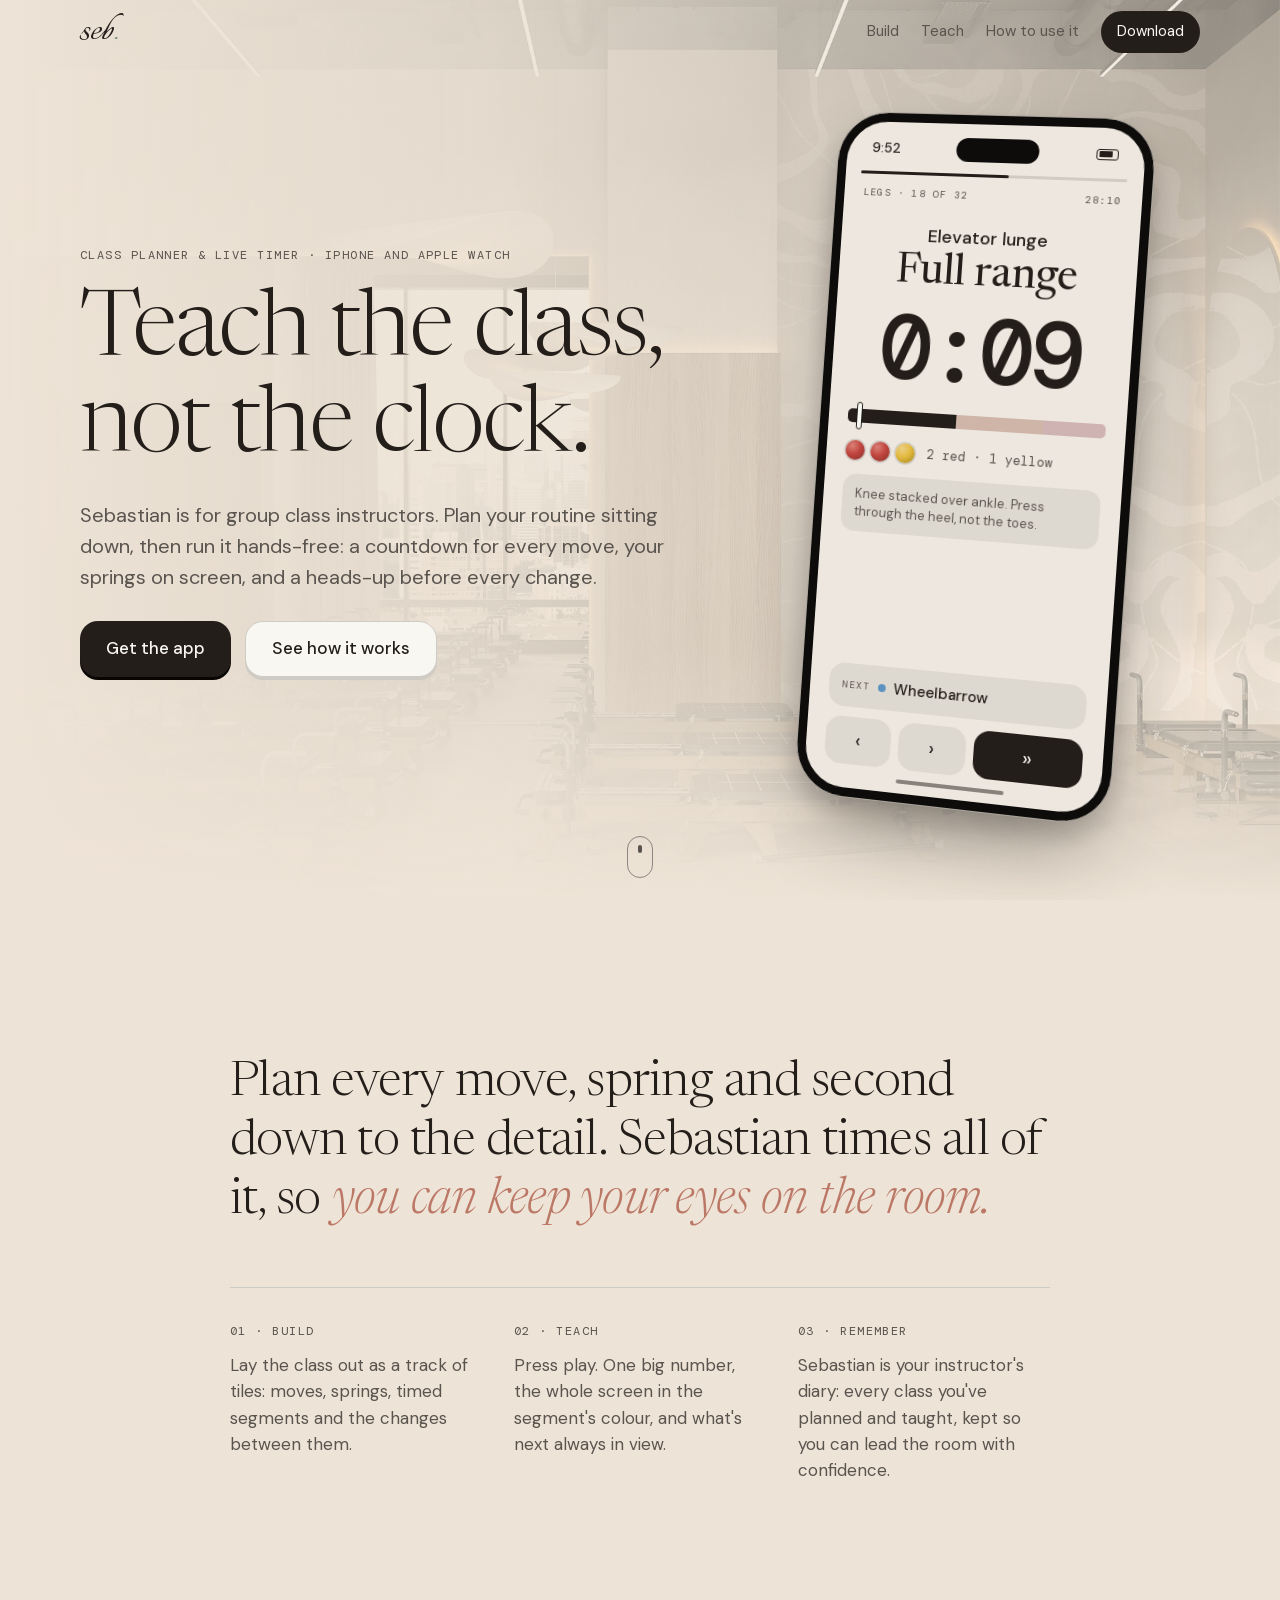
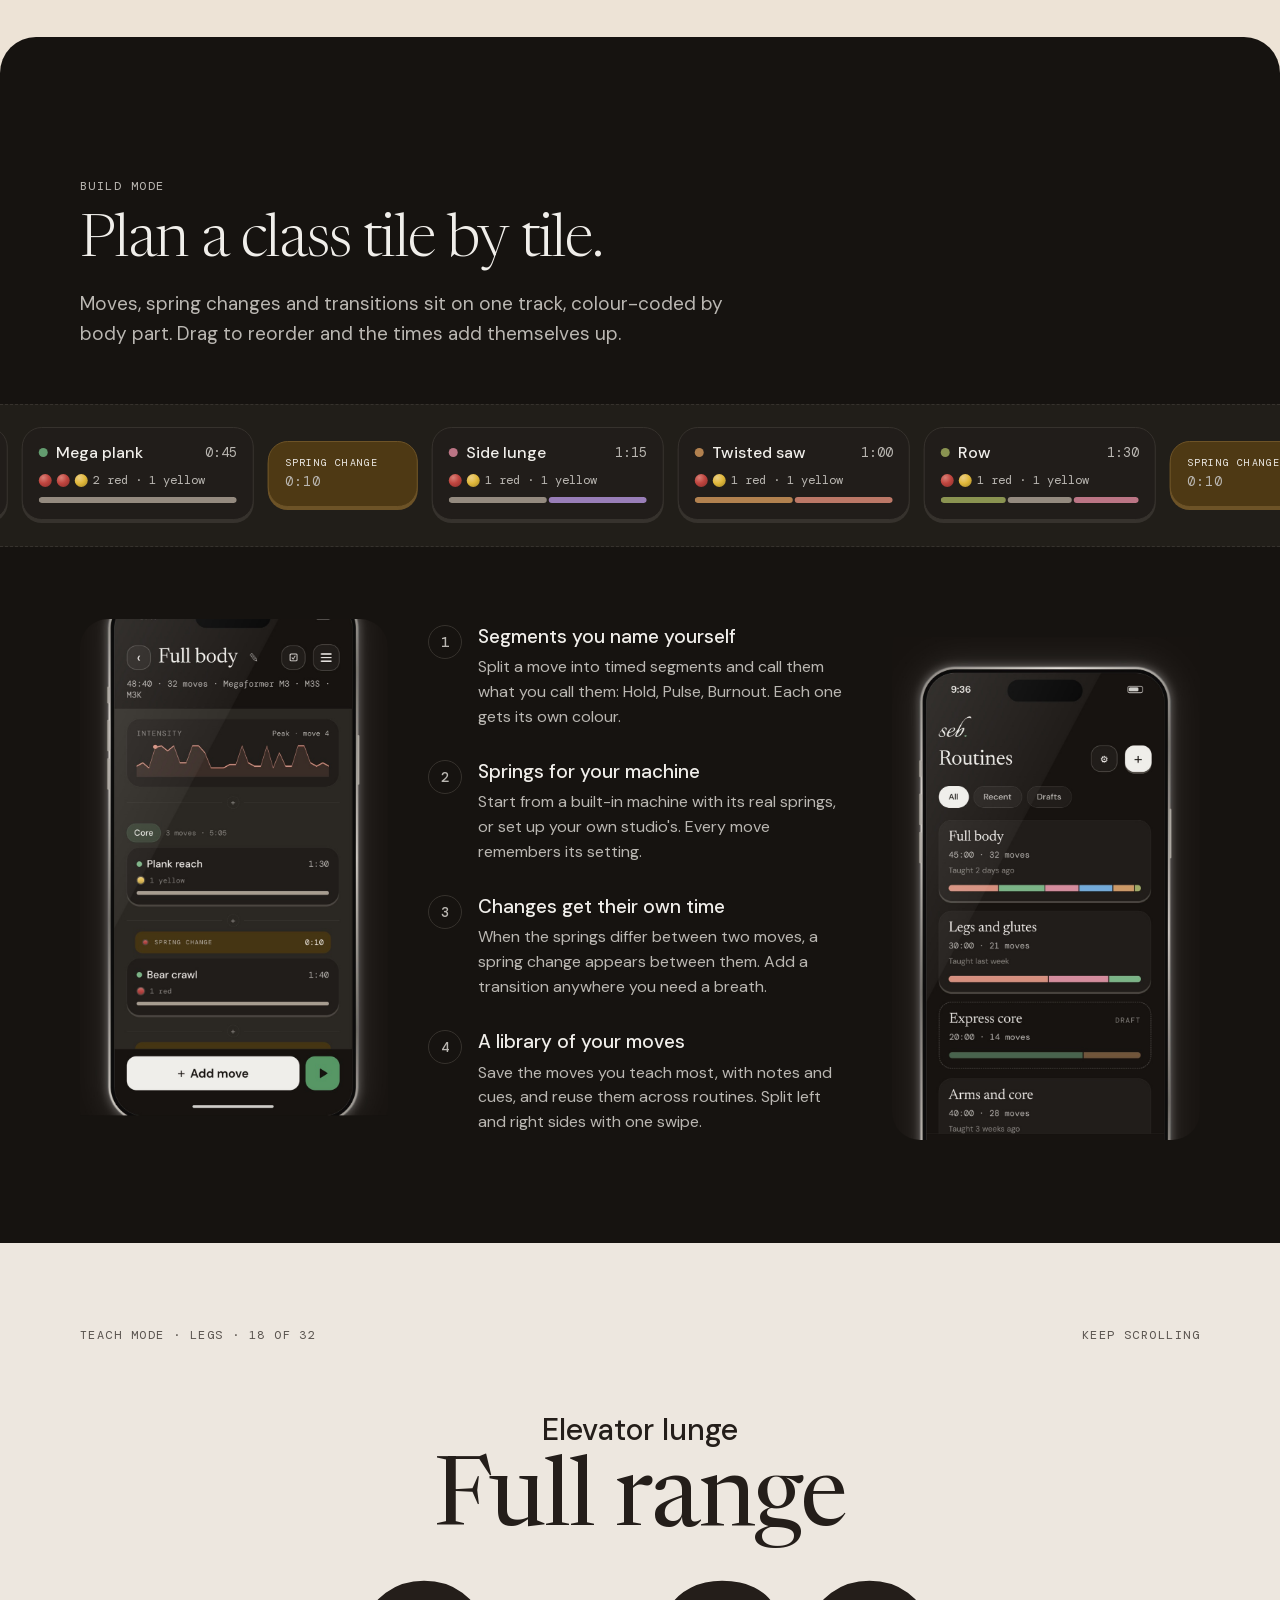
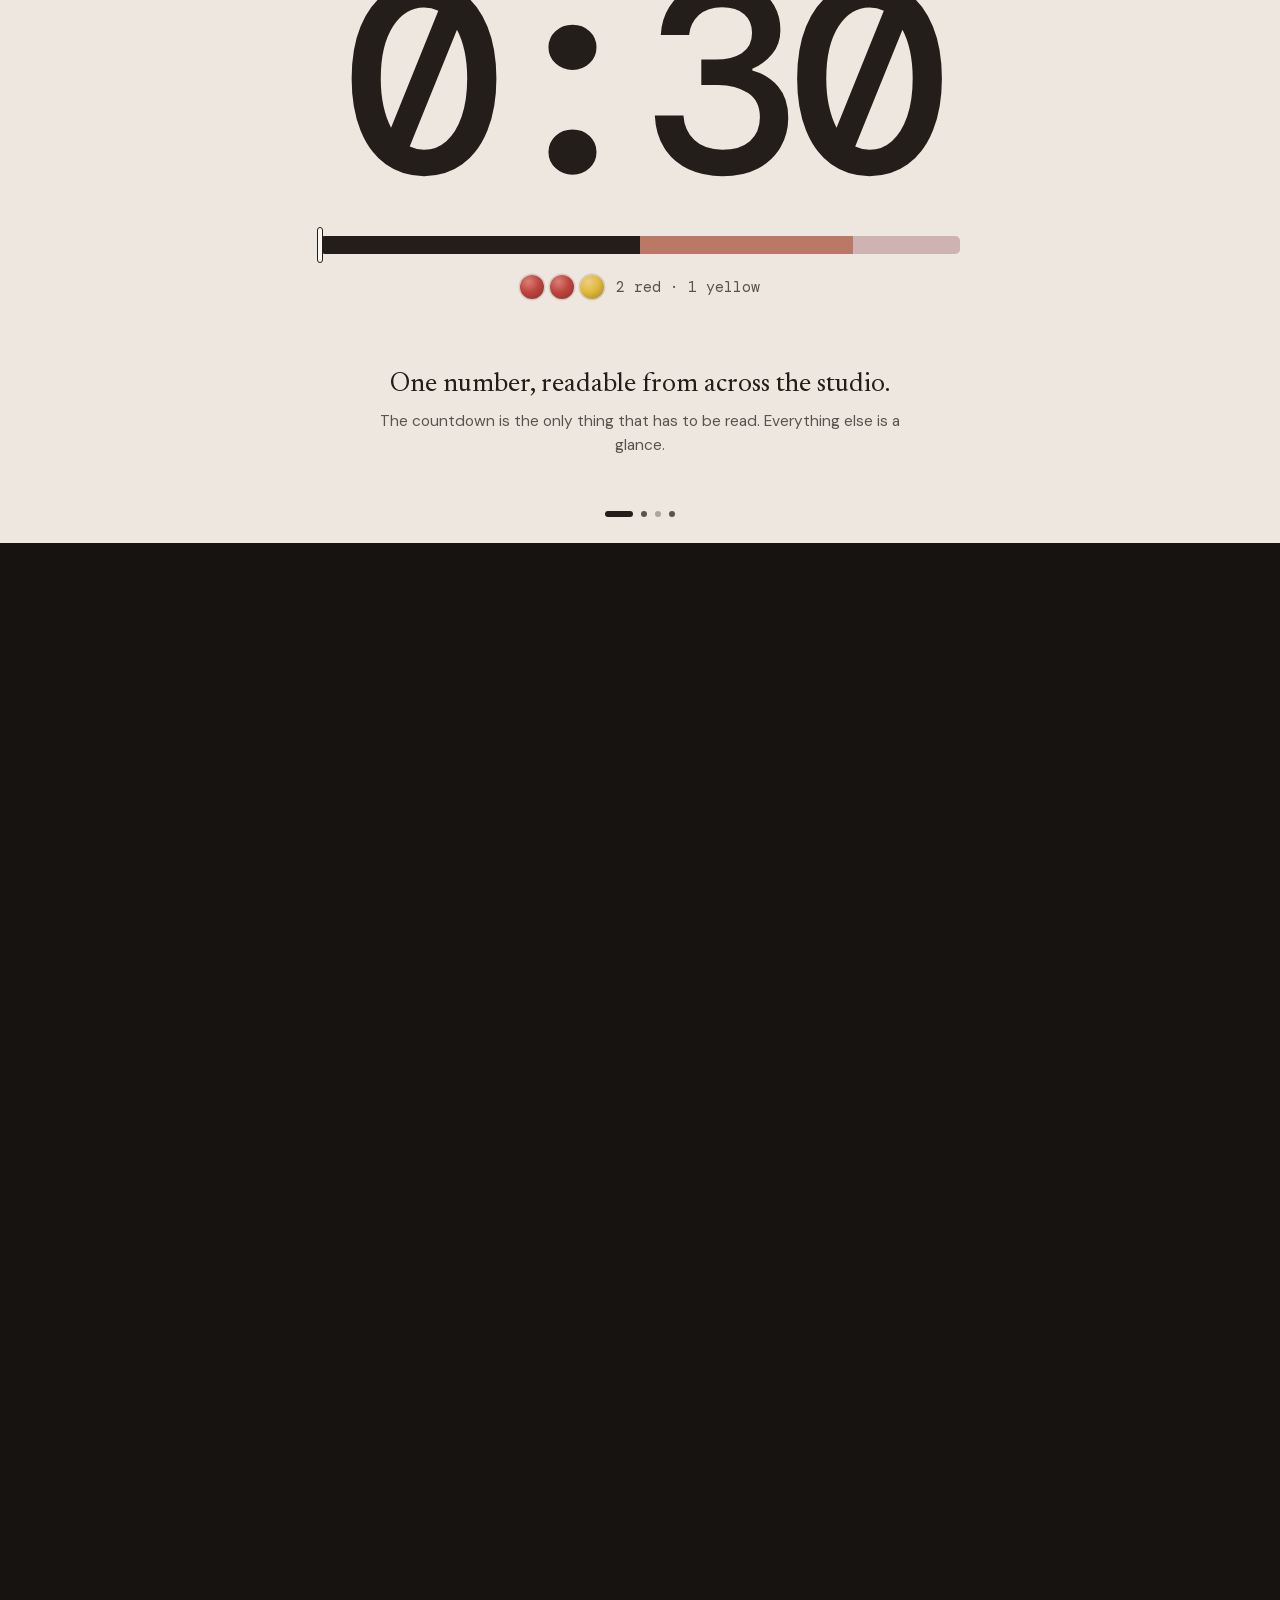
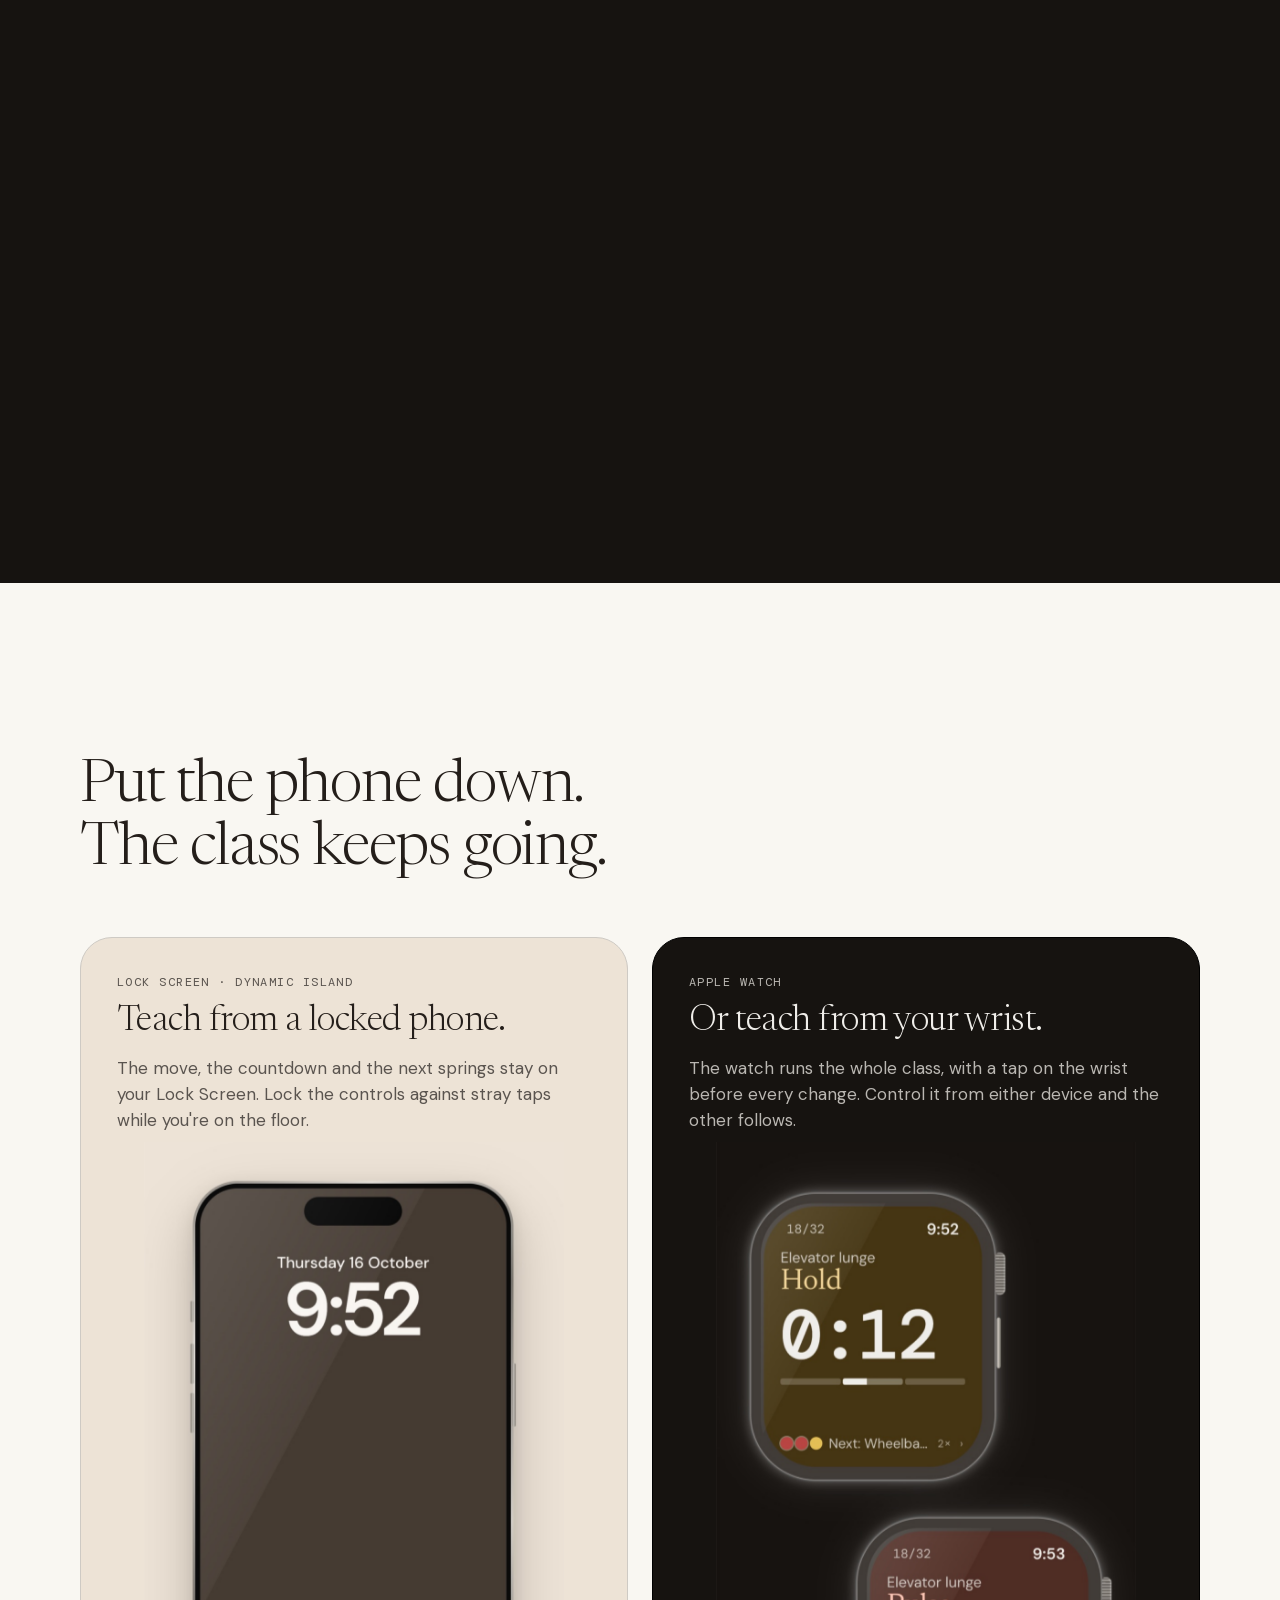
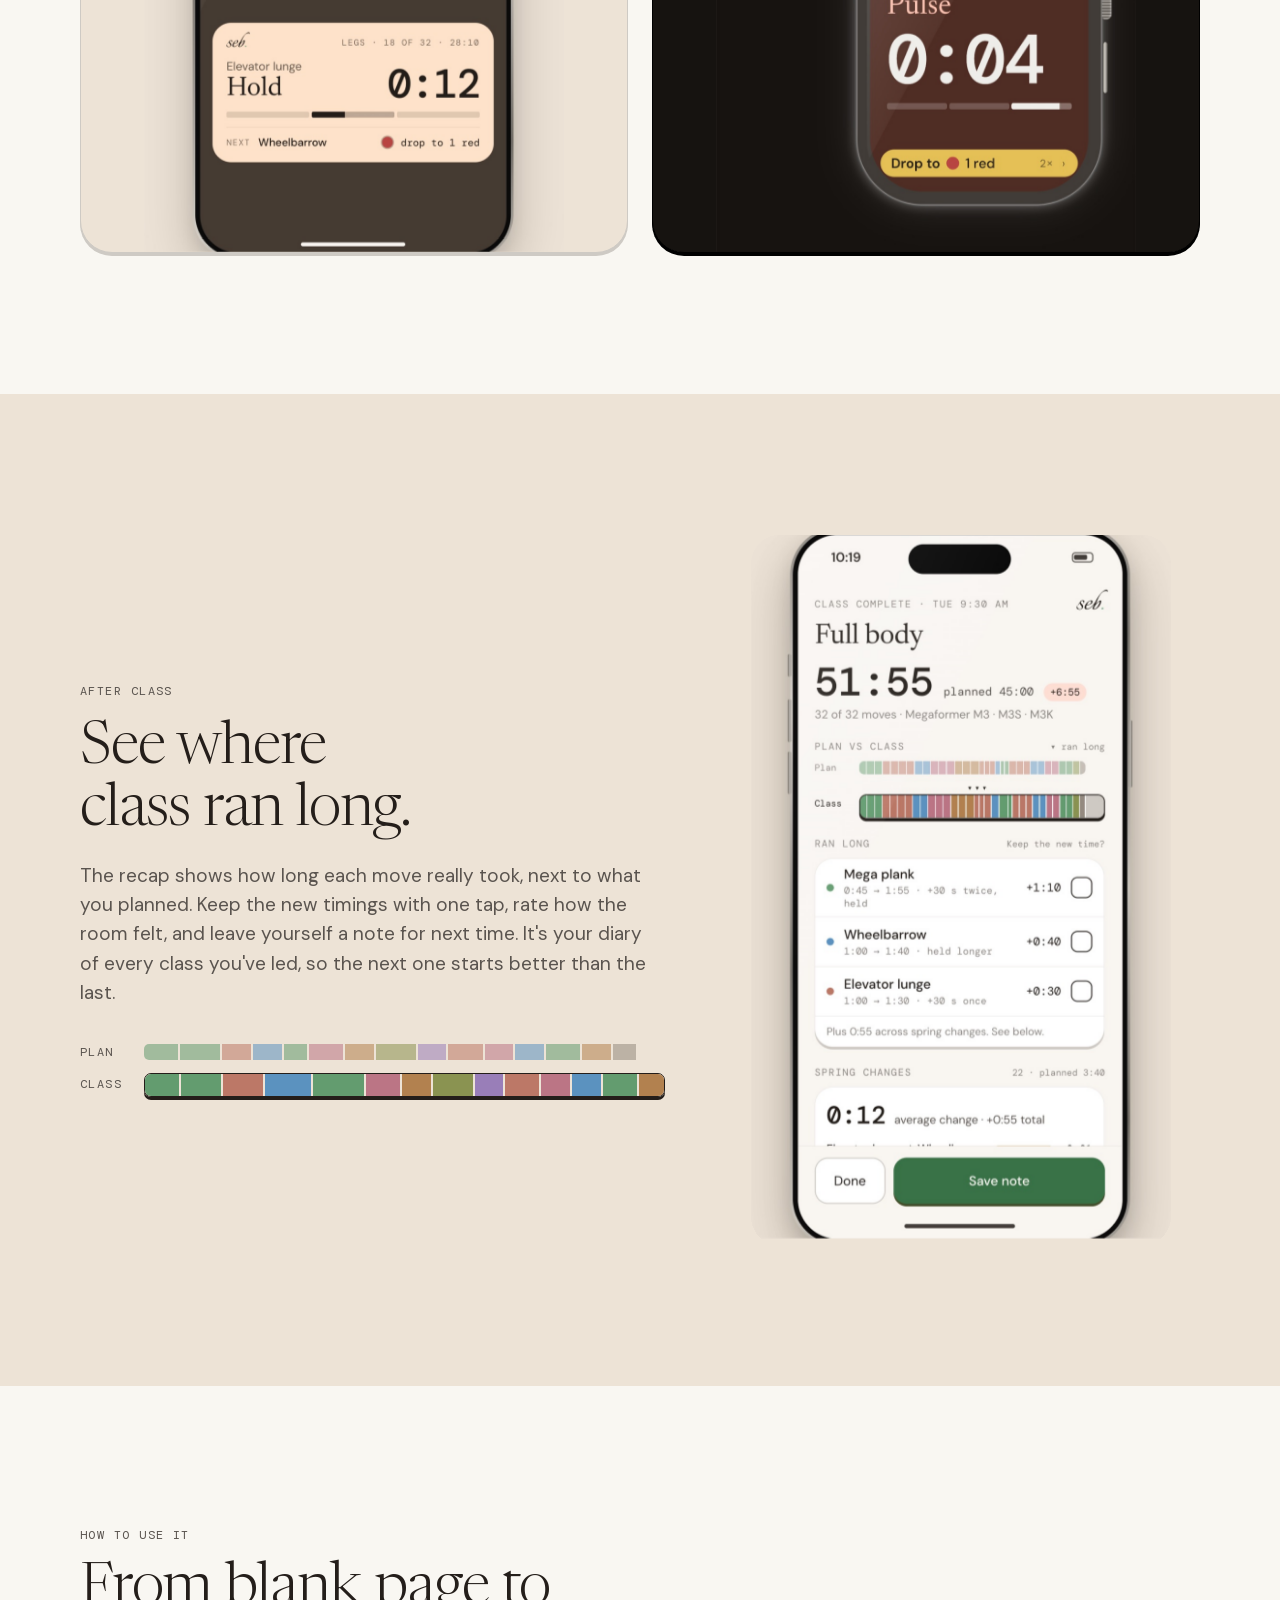
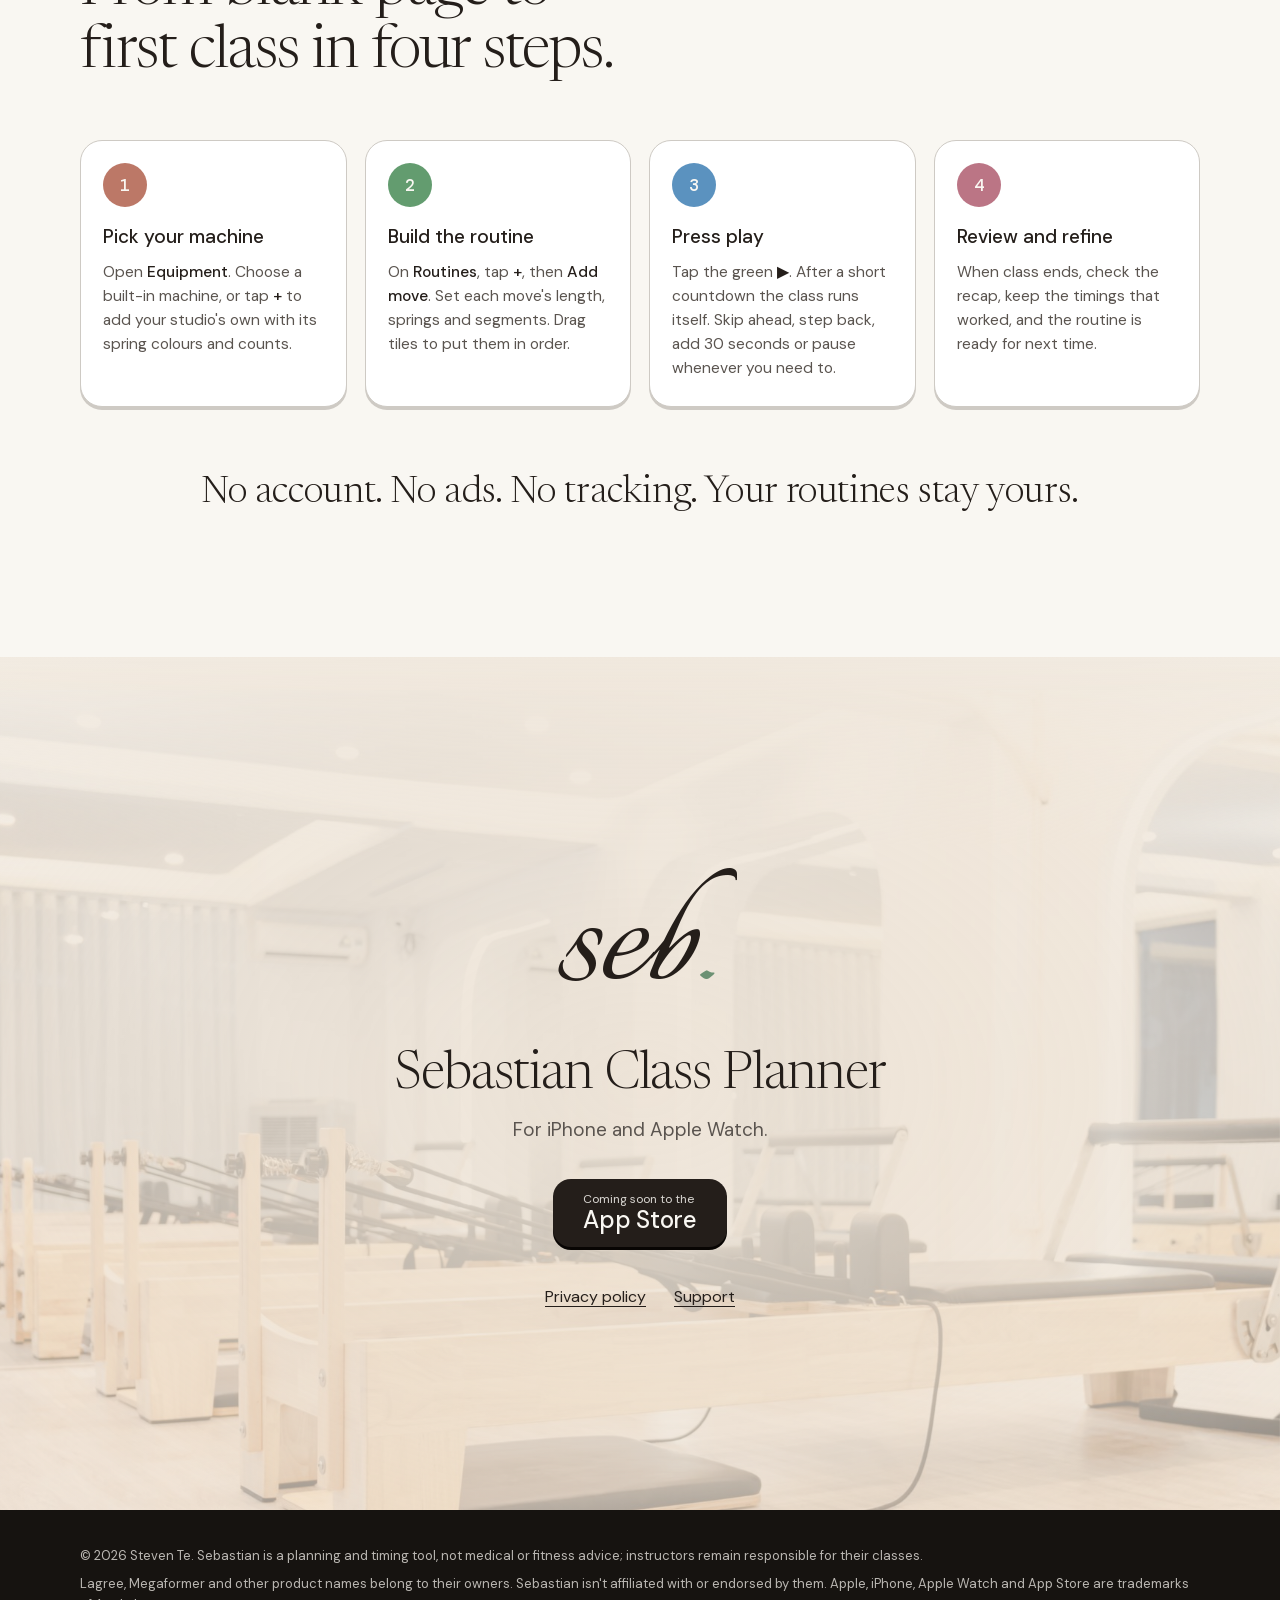
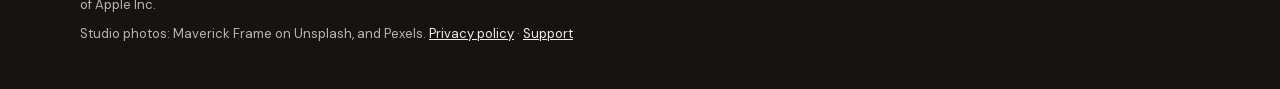
==== commit 646107a3: "Reword website for group class instructors; add planner and diary copy Co-Authored-By: Claude Sonnet" ====
--- a/index.html
+++ b/index.html
@@ -4,7 +4,7 @@
 <meta charset="utf-8">
 <meta name="viewport" content="width=device-width, initial-scale=1, viewport-fit=cover">
 <title>Sebastian Class Planner — plan your class, then teach it hands-free</title>
-<meta name="description" content="Sebastian is a class planner and live timer for reformer and Pilates instructors. Build a routine move by move, then run it from your iPhone or Apple Watch while you teach.">
+<meta name="description" content="Sebastian is a class planner and live timer for group class instructors. Build a routine move by move, then run it from your iPhone or Apple Watch while you teach.">
 <meta name="theme-color" content="#ede3d6">
 <meta property="og:title" content="Sebastian Class Planner">
 <meta property="og:description" content="Teach the class, not the clock. A class planner and live timer for iPhone and Apple Watch.">
@@ -37,7 +37,7 @@
     <div class="hero-copy">
       <p class="meta rise" style="--d:0">Class planner &amp; live timer · iPhone and Apple Watch</p>
       <h1 class="rise" style="--d:1">Teach the class,<br>not the clock.</h1>
-      <p class="lede rise" style="--d:2">Sebastian is for reformer and Pilates instructors. Plan your routine sitting down, then run it hands-free: a countdown for every move, your springs on screen, and a heads-up before every change.</p>
+      <p class="lede rise" style="--d:2">Sebastian is for group class instructors. Plan your routine sitting down, then run it hands-free: a countdown for every move, your springs on screen, and a heads-up before every change.</p>
       <div class="cta-row rise" style="--d:3">
         <a class="btn ink" href="#download">Get the app</a>
         <a class="btn ghost" href="#build">See how it works</a>
@@ -68,10 +68,11 @@
 <!-- ============ INTRO ============ -->
 <section class="intro" id="intro">
   <div class="wrap narrow">
-    <p class="big reveal">A class has a hundred small timings. Sebastian keeps all of them, so <em>you can keep your eyes on the room.</em></p>
+    <p class="big reveal">Plan every move, spring and second down to the detail. Sebastian times all of it, so <em>you can keep your eyes on the room.</em></p>
     <div class="pair">
       <div class="reveal"><span class="meta">01 · Build</span><p>Lay the class out as a track of tiles: moves, springs, timed segments and the changes between them.</p></div>
       <div class="reveal" style="--d:1"><span class="meta">02 · Teach</span><p>Press play. One big number, the whole screen in the segment's colour, and what's next always in view.</p></div>
+      <div class="reveal" style="--d:2"><span class="meta">03 · Remember</span><p>Sebastian is your instructor's diary: every class you've planned and taught, kept so you can lead the room with confidence.</p></div>
     </div>
   </div>
 </section>
@@ -155,7 +156,7 @@
     <div class="recap-copy">
       <span class="meta reveal">After class</span>
       <h2 class="reveal" style="--d:1">See where class ran long.</h2>
-      <p class="reveal" style="--d:2">The recap shows how long each move really took, next to what you planned. Keep the new timings with one tap, rate how the room felt, and leave yourself a note for next time.</p>
+      <p class="reveal" style="--d:2">The recap shows how long each move really took, next to what you planned. Keep the new timings with one tap, rate how the room felt, and leave yourself a note for next time. It's your diary of every class you've led, so the next one starts better than the last.</p>
       <div class="bars reveal" style="--d:3" aria-hidden="true">
         <div class="bar-row"><span class="meta">Plan</span><div class="bar" id="barPlan"></div></div>
         <div class="bar-row"><span class="meta">Class</span><div class="bar strong" id="barClass"></div></div>
--- a/home.css
+++ b/home.css
@@ -143,7 +143,7 @@
 .intro { padding: clamp(80px, 12vw, 160px) 0; }
 .big { font: 300 clamp(28px, 4.2vw, 50px)/1.18 var(--serif); letter-spacing: -.015em; text-wrap: balance; }
 .big em { font-style: italic; color: var(--clay); }
-.pair { display: grid; grid-template-columns: 1fr 1fr; gap: 32px; margin-top: 56px; padding-top: 28px; border-top: 1px solid var(--line2); }
+.pair { display: grid; grid-template-columns: repeat(3, 1fr); gap: 32px; margin-top: 56px; padding-top: 28px; border-top: 1px solid var(--line2); }
 .pair p { margin-top: 10px; color: var(--ink2); }
 
 /* ---------- sections ---------- */
